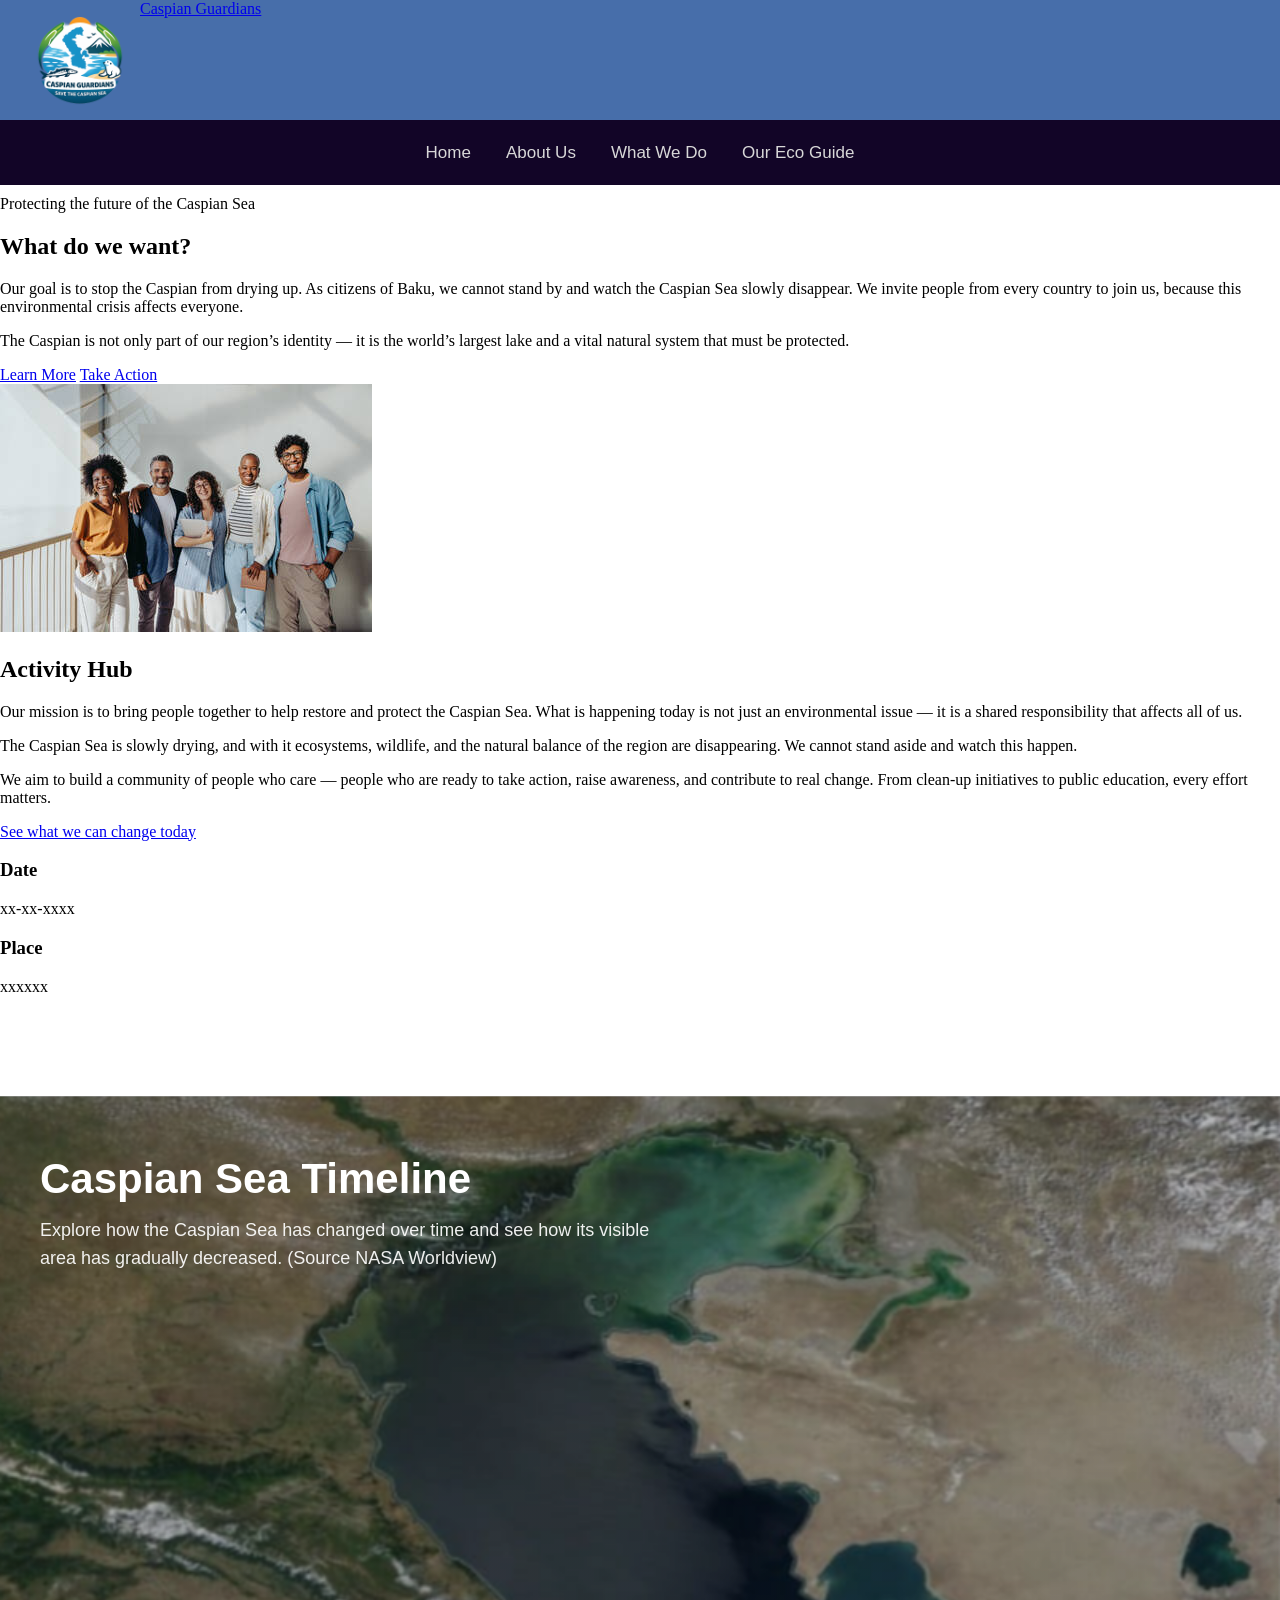
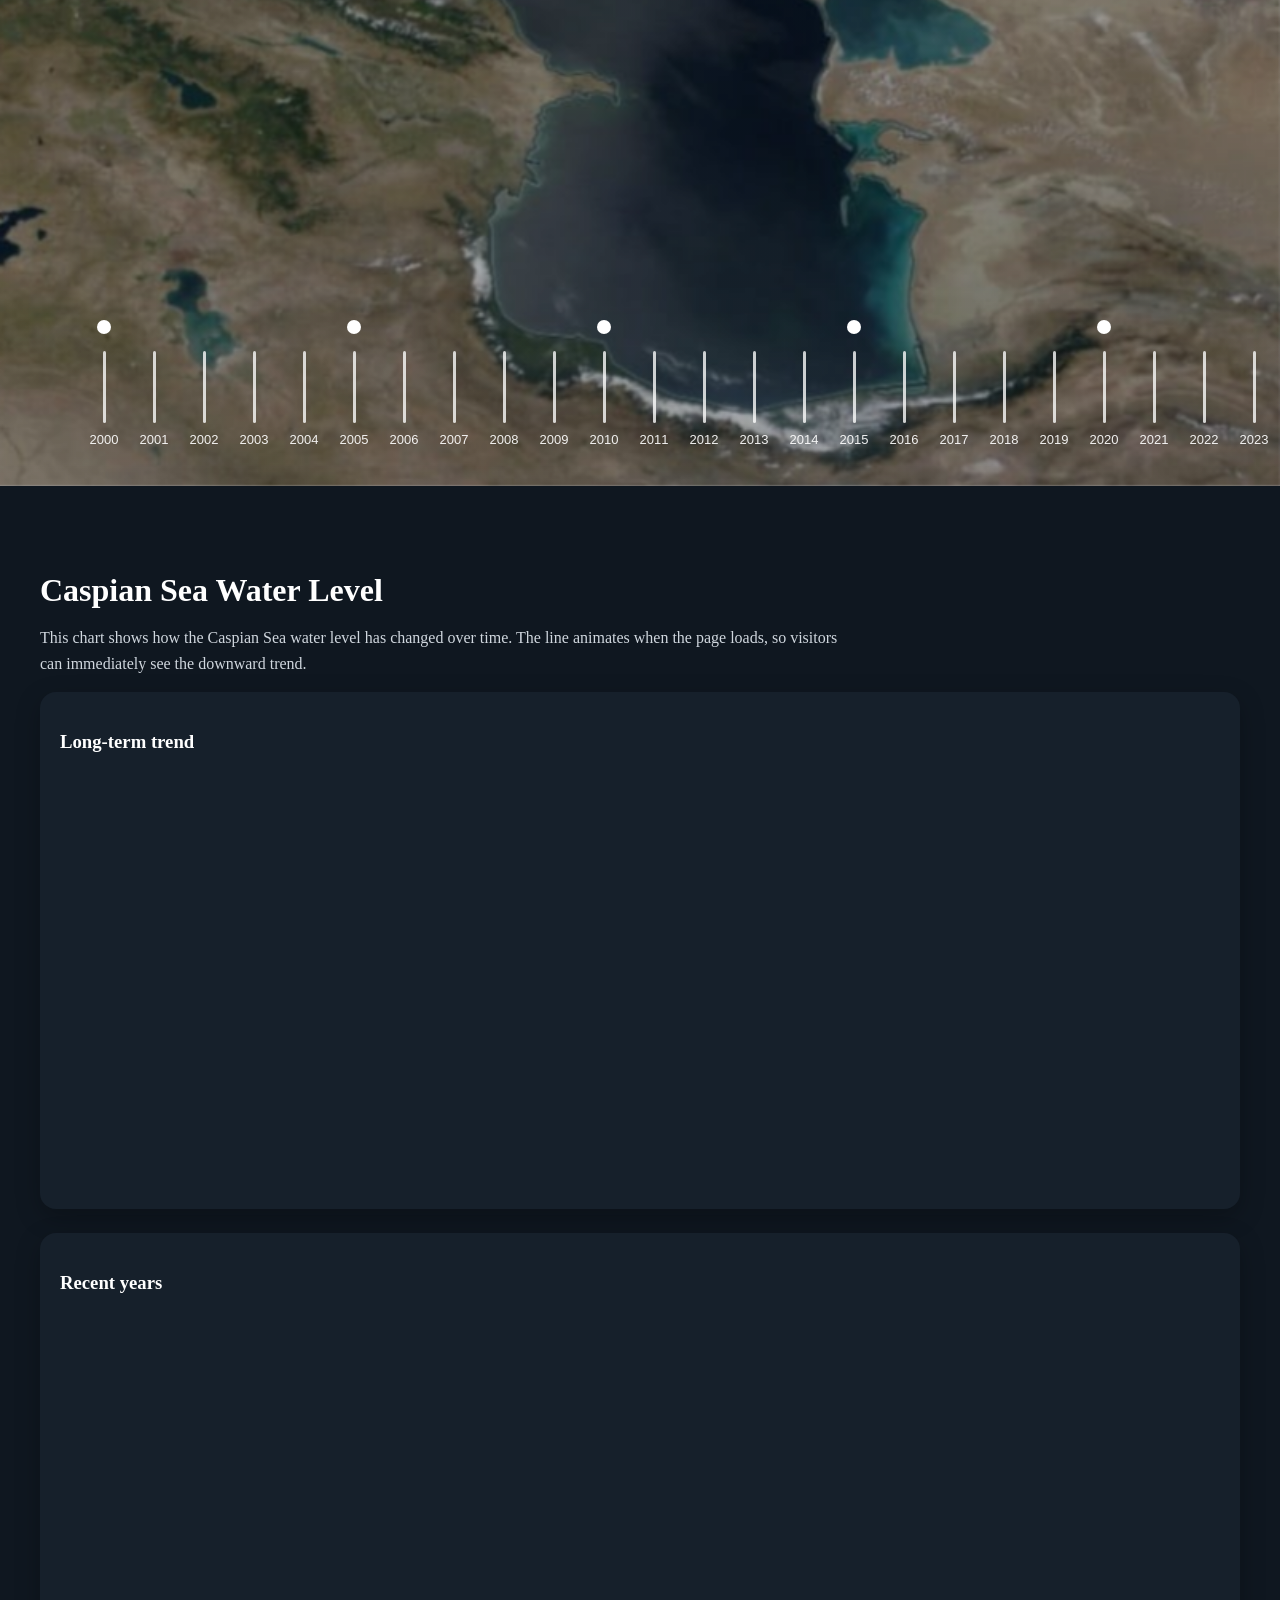
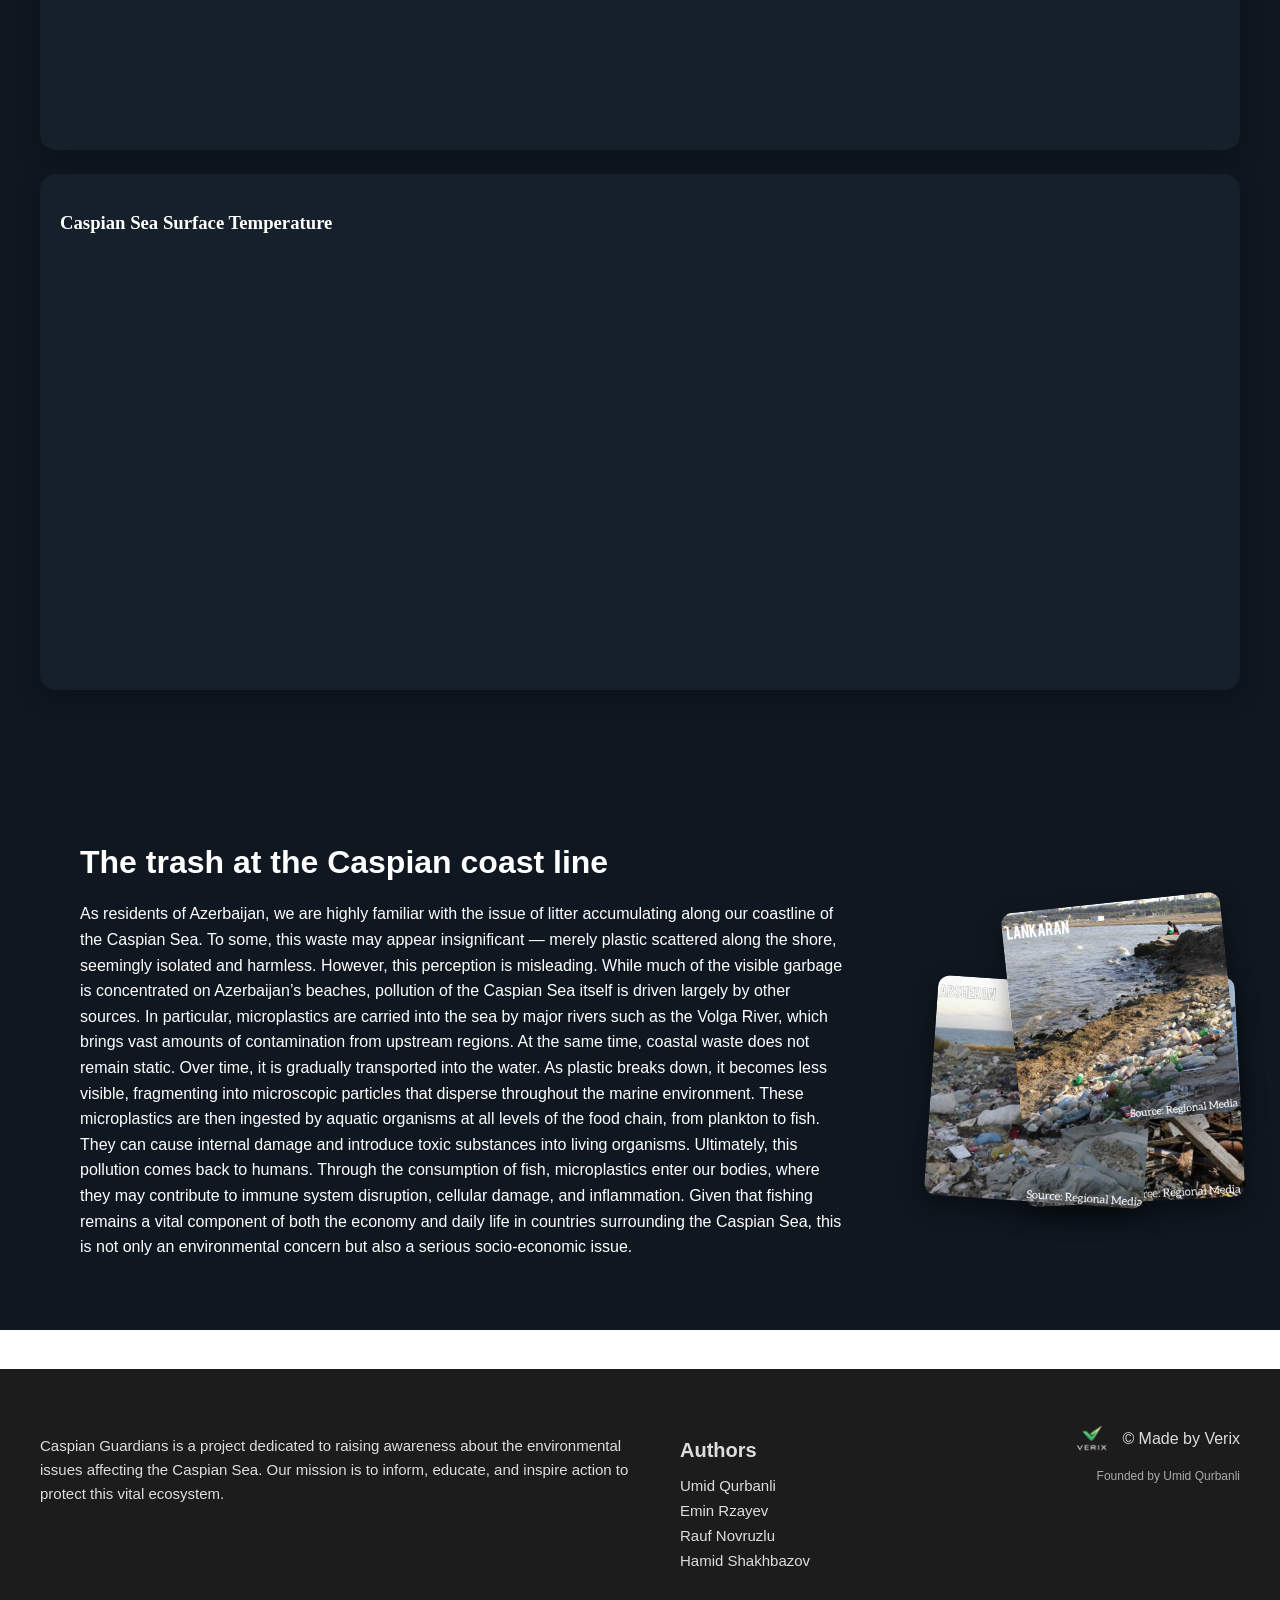
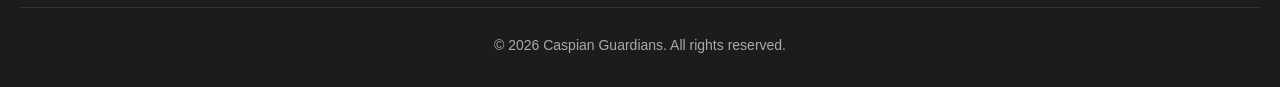
==== index.html @ b939ca44 "Redisigned Info and Activiyh Hub" ====
<!DOCTYPE html>
<html lang="en">
<head>
    <meta charset="utf-8">
    <meta name="author" content="Umid Qurbanli">
    <meta name="description" content="Saving the Caspian Sea">
    <meta name="keywords" content="Caspian Sea, Azerbaijan, Russia, Iran, Kazakstan, Turkmenistan, Dries">
    <meta name="viewport" content="width=device-width, initial-scale=1.0">
    <link rel="stylesheet" href="css/main.css"> 
    <link rel="icon" href="img/NewLogoFixed.png">

    <title>Caspian Guardians – Saving the Caspian Sea Ecosystem</title>
    <style>
        html {
        scroll-behavior: smooth;
        }
    </style>
</head>
<body>
    <header class="site-header">
    <div class="container header-container">
        <a href="index.html" class="logo">
            <img src="img/NewLogoFixed.png" alt="Caspian Guardians logo">
            <span class="logo-text">Caspian Guardians</span>
        </a>

        <nav class="top-buttons">
            <a href="index.html" class="active-top-button">Home</a>
            <a href="about.html">About Us</a>
            <a href="whatwedo.html">What We Do</a>
            <a href="guide.html">Our Eco Guide</a>
        </nav>
    </div>
</header>
    <main>
        <section class="hero-section">
        <div class="container hero-content">
            <div class="first-info">
                <span class="section-label">Protecting the future of the Caspian Sea</span>
                <h1>What do we want?</h1>
                <p>
                    Our goal is to stop the Caspian from drying up. As citizens of Baku, we cannot stand by and watch
                    the Caspian Sea slowly disappear. We invite people from every country to join us, because this
                    environmental crisis affects everyone.
                </p>
                <p>
                    The Caspian is not only part of our region’s identity — it is the world’s largest lake and a vital
                    natural system that must be protected.
                </p>

                <div class="hero-actions">
                    <a href="whatwedo.html#we-section" class="primary-btn">Learn More</a>
                    <a href="whatwedo.html" class="secondary-btn">Take Action</a>
                </div>
            </div>

            <div class="first-info-img">
                <img src="img/tm.jpg" alt="Caspian Guardians team" title="Caspian Guardians team">
            </div>
        </div>
    </section>

    <section class="section-title">
        <div class="container">
            <h2>Activity Hub</h2>
        </div>
    </section>
        <section class="activity-section">
        <div class="container activityhub">
            <div class="activityhub-text">
                <p>
                    Our mission is to bring people together to help restore and protect the Caspian Sea. What is
                    happening today is not just an environmental issue — it is a shared responsibility that affects all
                    of us.
                </p>

                <p>
                    The Caspian Sea is slowly drying, and with it ecosystems, wildlife, and the natural balance of the
                    region are disappearing. We cannot stand aside and watch this happen.
                </p>

                <p>
                    We aim to build a community of people who care — people who are ready to take action, raise
                    awareness, and contribute to real change. From clean-up initiatives to public education, every
                    effort matters.
                </p>

                <a href="whatwedo.html" class="activity-link">See what we can change today</a>
            </div>

            <div class="activityhub-data-card" id="activity-hub">
                <div class="data-item">
                    <h3>Date</h3>
                    <p>xx-xx-xxxx</p>
                </div>
                <div class="data-item">
                    <h3>Place</h3>
                    <p>xxxxxx</p>
                </div>
            </div>
        </div>
    </section>        <section class="TimeLine">
            <div class="BackroundTL" id="heroBgA"></div>
            <div class="BackroundTL BackroundTL--top" id="heroBgB"></div>

            <div class="TimeLine-overlay"></div>

            <div class="TimeLine-content">
                <div class="TextTL">
                    <h2>Caspian Sea Timeline</h2>
                    <p>
                        Explore how the Caspian Sea has changed over time and see
                        how its visible area has gradually decreased. (Source NASA Worldview)
                    </p>
                </div>

                <div class="TimelineTL">
                    <div class="TLviewport">
                        <div class="TLtrack" id="timelineTrack"></div>
                    </div>
                </div>
            </div>

            <div class="GlobalTooltip" id="tooltip">
                <div class="event-year"></div>
                <div class="event-title"></div>
                <div class="event-text"></div>
            </div>
        </section>
        <section class="Graphs-dec" id="Graph">
            <div class="graphs-wrap">
                <div class="graphs-text">
                    <h2>Caspian Sea Water Level</h2>
                    <p>
                        This chart shows how the Caspian Sea water level has changed over time.
                        The line animates when the page loads, so visitors can immediately see
                        the downward trend.
                    </p>
                </div>
                <div class="graph-card">
                    <h3>Long-term trend</h3>
                    <div class="chart-box">
                        <canvas id="chart1"></canvas>
                    </div>
                </div>
                <div class="graph-card">
                    <h3>Recent years</h3>
                    <div class="chart-box">
                        <canvas id="chart2"></canvas>
                    </div>
                </div>
                <div class="graph-card">
                    <h3>Caspian Sea Surface Temperature</h3>
                    <div class="chart-box">
                        <canvas id="chartTemp"></canvas>
                    </div>
                </div>
            </div>
        </section>
        <div class="pollution-section">
    
            <div class="pollution-text">
                <h1>The trash at the Caspian coast line</h1>
                <p>As residents of Azerbaijan, we are highly familiar with the issue of litter accumulating along our coastline of the Caspian Sea. To some, this waste may appear insignificant — merely plastic scattered along the shore, seemingly isolated and harmless. However, this perception is misleading.

                    While much of the visible garbage is concentrated on Azerbaijan’s beaches, pollution of the Caspian Sea itself is driven largely by other sources. In particular, microplastics are carried into the sea by major rivers such as the Volga River, which brings vast amounts of contamination from upstream regions.

                    At the same time, coastal waste does not remain static. Over time, it is gradually transported into the water. As plastic breaks down, it becomes less visible, fragmenting into microscopic particles that disperse throughout the marine environment.

                    These microplastics are then ingested by aquatic organisms at all levels of the food chain, from plankton to fish. They can cause internal damage and introduce toxic substances into living organisms.

                    Ultimately, this pollution comes back to humans. Through the consumption of fish, microplastics enter our bodies, where they may contribute to immune system disruption, cellular damage, and inflammation.

                    Given that fishing remains a vital component of both the economy and daily life in countries surrounding the Caspian Sea, this is not only an environmental concern but also a serious socio-economic issue.
                </p>
            </div>

            <div class="pollution-images">
                <img src="img/trash1.jpg" class="img1">
                <img src="img/trash2.jpg" class="img2">
                <img src="img/trash3.jpg" class="img3">
            </div>
        </div>
        <div class="Stories-Block">
            <div class="Stories">
                <div><img src="" alt=""></div>
                <div> <h1> </h1> <p> </p></div>
            </div>
        </div>
    </main>
    <footer class="footer">
        <div class="footer-container">

            <div class="footer-left">
            <p class="footer-description">
                Caspian Guardians is a project dedicated to raising awareness about the environmental issues affecting the Caspian Sea. Our mission is to inform, educate, and inspire action to protect this vital ecosystem.
            </p>
            </div>

            <div class="footer-center">
            <h3>Authors</h3>
            <ul>
                <li>Umid Qurbanli</li>
                <li>Emin Rzayev</li>
                <li>Rauf Novruzlu</li>
                <li>Hamid Shakhbazov</li>
            </ul>
            </div>

            <div class="footer-right">
            <div class="made-by">
                <img src="img/VerixLogo.png" alt="Verix logo">
                <p>© Made by Verix</p>
            </div>
            <p class="founded">Founded by Umid Qurbanli</p>
            </div>

        </div>

        <div class="footer-bottom">
            <p>© 2026 Caspian Guardians. All rights reserved.</p>
        </div>
        </footer>
<script src="https://cdn.jsdelivr.net/npm/chart.js"></script>
<script src="JS/mainjs.js"></script>
<script src="JS/caspian.js"></script>
</body>
</html>
---- css/main.css ----
body {
    margin: 0;
}

header {
    padding-top: 0;
    padding-bottom: 10px;
    
}

.logo {
    display: flex;
    overflow: hidden;
    height: 120px;
    background-color: #476eaa; /*rgb(93, 99, 209)*/ /*rgb(27, 106, 122), #476eaa*/
}

.logo img {
  margin-left: 20px;
  max-width: 100%;
  height: auto;
}

.top-buttons {
    background-color: #120527; /*rgb(76, 182, 128) #0f1720*/ 
    height: 65px;
    display: flex;
    justify-content: center;
    align-items: center;
    gap: 15px;
    font-family: 'Franklin Gothic Medium', 'Arial Narrow', Arial, sans-serif;
}

.top-buttons a {
    position: relative;
    display: inline-block;
    color: #D8D8D8;
    text-decoration: none;
    padding: 6px 10px;
    font-size: 17px;
    transition: transform 0.25s ease, color 0.25s;
    
}

.top-buttons a::after {
    content: "";
    position: absolute;
    bottom: -2px;
    left: 0;
    width: 0%;
    height: 2px;
    background-color: #D8D8D8;
    transition: width 0.25s ease;
}

.top-buttons a:hover {
    transform: scale(1.07);
    color: #ffffff;
}

.top-buttons a:hover::after {
    width: 100%;
}

.top-buttons a.Active-top-button {
    color: white;
    font-size: 20px;
}

.First-info {
    margin-top: 70px;
    margin-left: 25px;
    font-family:'Segoe UI', Tahoma, Geneva, Verdana, sans-serif;
    width: 700px;
}

.HorizontalLine {
    margin-top: 100px;
    height: 55px;
    background-color: #120527;

    display: flex;
    justify-content: center;
    align-items: center;
}

.HorizontalLine h1 {
    color: #ffffff;
    margin: 0; 
    font-family: 'Franklin Gothic Medium', 'Arial Narrow', Arial, sans-serif;
}

.First-info a:link,
.First-info a:visited {
    color: black;
    text-decoration: underline;
}

.First-info a:hover {
    color: rgb(0, 0, 0);
}

.First-info a:active {
    color: rgb(39, 43, 41);
}

.First-info-big {
    display: flex;
    justify-content: space-between;
    align-items: center;
    max-width: 1100px;
    margin: 0 auto;
}

.First-info-img img {
  width: 100%;
  max-width: 420px;
  border-radius: 16px;
  box-shadow: 0 10px 30px rgba(0,0,0,0.15);
  border: 1px solid #e5e7eb;
  margin-left: auto;
  margin-top: 50px;
  transition: all 0.3s ease;
}

.First-info-img img:hover {
  transform: scale(1.05);
  box-shadow: 0 16px 40px rgba(0,0,0,0.25);
}

.ActivityHub-text {
    margin-top: 150px;
    max-width: 600px;
    font-size: 20px;
}

.ActivityHub-Data {
    font-size: 30px;
    margin-top: -20px;
    display: flex;
    justify-content: space-between;
    align-items: center;
    gap: 40px;
    font-family: Arial, Helvetica, sans-serif;
}

.ActivityHub-Data h1{
    margin-bottom: 10px;
}

.ActivityHub-Data h4 {
    margin: 0;
}

.ActivityHub {
    display: flex;
    justify-content: space-between;
    align-items: center;
    max-width: 1150px;
    margin: 0 auto;
}

.TimeLine {
    margin-top: 100px;
    position: relative;
    width: 100%;
    min-height: 100vh;
    overflow: hidden;
    color: white;
    font-family: 'Segoe UI', Tahoma, Geneva, Verdana, sans-serif;
}

.BackroundTL {
    position: absolute;
    inset: 0;
    z-index: 0;
    background-size: cover;
    background-repeat: no-repeat;
    background-position: center 15%;
    background-color: transparent;
    opacity: 1;
    transition: opacity 0.8s ease-in-out;
    will-change: opacity;
}

.BackroundTL--top {
    opacity: 0;
}

.TimeLine-overlay {
    position: absolute;
    inset: 0;
    z-index: 1;
    background: linear-gradient(
        to bottom,
        rgba(8, 16, 34, 0.25),
        rgba(8, 16, 34, 0.35)
    );
}

.TimeLine-content {
    position: relative;
    z-index: 2;
    min-height: 100vh;
    display: flex;
    flex-direction: column;
    justify-content: space-between;
    padding: 60px 0 30px;
}

.TextTL {
    max-width: 700px;
    padding: 0 40px;
}

.TextTL h2 {
    margin: 0 0 14px;
    font-size: 42px;
    line-height: 1.1;
    font-weight: 700;
}

.TextTL p {
    margin: 0;
    font-size: 18px;
    line-height: 1.6;
    color: rgba(255, 255, 255, 0.92);
    max-width: 640px;
}

.TimelineTL {
    width: 100%;
    margin-top: 40px;
}

.TLviewport {
    overflow: visible;
    padding: 0 40px;
    padding-left: 90px;
    padding-right: 40px;
}

.TLtrack {
    display: flex;
    align-items: flex-end;
    gap: 22px;
    width: max-content;
    max-width: calc(100vw - 80px);

    overflow-x: auto;
    overflow-y: visible;
    -webkit-overflow-scrolling: touch;
    scrollbar-width: none;

    padding-top: 110px;
    padding-bottom: 10px;
}

.TLtrack::-webkit-scrollbar {
    height: 0;
}

.TLyear {
    position: relative;
    width: 28px;
    height: 120px;

    display: flex;
    flex-direction: column;
    align-items: center;
    justify-content: flex-end;
    flex-shrink: 0;
}

.TLline {
    width: 3px;
    height: 72px;
    background: rgba(255, 255, 255, 0.78);
    border-radius: 999px;
    margin-top: auto;
}

.TLlabel {
    margin-top: 10px;
    font-size: 13px;
    line-height: 1;
    color: rgba(255, 255, 255, 0.92);
    white-space: nowrap;
}

.TLdot {
    position: absolute;
    top: 0;
    left: 50%;
    width: 14px;
    height: 14px;
    border-radius: 50%;
    background: #ffffff;
    transform: translateX(-50%);
    transform-origin: center;
    cursor: pointer;
    transition: transform 0.25s ease, box-shadow 0.25s ease, opacity 0.25s ease;
    box-shadow: 0 0 0 0 rgba(255, 255, 255, 0);
}

.TLdot:hover {
    transform: translateX(-50%) scale(1.28);
}

.TLdot.is-active {
    transform: translateX(-50%) scale(1.34);
    box-shadow: 0 0 0 8px rgba(255, 255, 255, 0.18);
}

.GlobalTooltip {
    position: fixed;
    z-index: 9999;
    pointer-events: none;

    display: none;
    min-width: 220px;
    max-width: 320px;

    padding: 12px 14px;
    border-radius: 14px;

    background: rgba(8, 10, 20, 0.9);
    border: 1px solid rgba(255, 255, 255, 0.16);
    backdrop-filter: blur(8px);

    color: #ffffff;
    box-shadow: 0 14px 34px rgba(0, 0, 0, 0.28);
}

.GlobalTooltip .event-year {
    font-size: 12px;
    opacity: 0.82;
    margin-bottom: 4px;
}

.GlobalTooltip .event-title {
    font-size: 15px;
    font-weight: 700;
    margin-bottom: 6px;
    line-height: 1.3;
}

.GlobalTooltip .event-text {
    font-size: 13px;
    line-height: 1.45;
    opacity: 0.92;
}

@media (max-width: 900px) {
    .TimeLine-content {
        padding-top: 40px;
        padding-bottom: 24px;
    }

    .TextTL {
        padding: 0 20px;
        max-width: 100%;
    }

    .TextTL h2 {
        font-size: 32px;
    }

    .TextTL p {
        font-size: 16px;
    }

    .TLviewport {
        padding: 0 20px;
    }

    .TLtrack {
        max-width: calc(100vw - 40px);
        gap: 18px;
        margin-left: 80px;
    }
}

@media (max-width: 600px) {
    .TimeLine {
        min-height: 90vh;
    }

    .TextTL h2 {
        font-size: 26px;
    }

    .TextTL p {
        font-size: 15px;
        line-height: 1.5;
    }

    .TLlabel {
        font-size: 12px;
    }

    .GlobalTooltip {
        min-width: 180px;
        max-width: 260px;
        padding: 10px 12px;
    }
}

.Graphs-dec {
    padding: 60px 40px;
    background: #0f1720;
    color: white;
    margin-bottom: 0;
}

.graphs-wrap {
    max-width: 1200px;
    margin: 0 auto;
}

.graphs-text {
    margin-bottom: 0px;
}

.graphs-text h2 {
    font-size: 2rem;
    margin-bottom: 10px;
}

.graphs-text p {
    max-width: 800px;
    line-height: 1.6;
    color: #d0d7de;
}

.graph-card {
    background: #16202b;
    border-radius: 16px;
    padding: 20px;
    margin-bottom: 24px;
    box-shadow: 0 8px 24px rgba(0,0,0,0.25);
}

.graph-card h3 {
    margin-bottom: 16px;
}

.chart-box {
    position: relative;
    width: 100%;
    height: 420px;
}

.chart-box canvas {
    width: 100% !important;
    height: 100% !important;
}

.graphC {
    margin-top: 0;
    margin-bottom: 0;
    background-color: #0f1720;
    color: white;
    font-family: Arial, Helvetica, sans-serif;
    padding: 30px 40px;
}

.graphC h1 {
    margin: 0 0 20px 0;
}

.graphC p {
    margin: 0;
    max-width: 1000px;
    line-height: 1.6;
}

.pollution-section {
    background-color: #0f1720;
    display: flex;
    justify-content: space-between;
    align-items: center;
    gap: 40px;
    padding: 40px;
}

.pollution-text {
    margin-top: 0;
    margin-bottom: 0;
    background-color: #0f1720;
    color: white;
    font-family: Arial, Helvetica, sans-serif;
    padding: 30px 40px;
}

.pollution-text h1 {
    margin: 0 0 20px 0;
}

.pollution-text p {
    margin: 0;
    max-width: 1000px;
    line-height: 1.6;
}

.pollution-images {
    position: relative;
    width: 400px;
    height: 300px;
}

.pollution-images img {
    position: absolute;
    width: 220px;
    border-radius: 12px;
    box-shadow: 0 10px 25px rgba(0,0,0,0.4);
    transition: all 0.3s ease;
}

.img1 {
    top: 0;
    left: 80px;
    transform: rotate(-6deg);
    z-index: 3;
}

.img2 {
    bottom: 0;
    left: 0;
    transform: rotate(4deg);
    z-index: 2;
}

.img3 {
    bottom: 0;
    right: 0;
    transform: rotate(-3deg);
    z-index: 1;
}

.pollution-images img:hover {
    transform: scale(1.08) rotate(0deg);
    z-index: 10;
}

.footer-left {
    width: 600px;
}

.footer {
  background: #1c1c1c;
  color: #ddd;
  padding: 50px 20px 20px;
  font-family: Arial, sans-serif;
}

.footer-container {
  max-width: 1200px;
  margin: 0 auto;

  display: grid;
  grid-template-columns: 1fr 1fr 1fr;
  gap: 40px;
}

.footer-description {
  line-height: 1.6;
  font-size: 15px;
}

.footer-center h3 {
  margin-bottom: 15px;
  font-size: 20px;
}

.footer-center ul {
  list-style: none;
  padding: 0;
  margin: 0;
}

.footer-center li {
  margin-bottom: 8px;
  font-size: 15px;
}

.footer-right {
  text-align: right;
}

.made-by {
  display: flex;
  align-items: center;
  justify-content: flex-end;
  gap: 10px;
}

.made-by img {
  width: 40px;
  height: 40px;
  object-fit: contain;
}

.made-by p {
  margin: 0;
  font-size: 16px;
}

.founded {
  margin-top: 10px;
  font-size: 12px;
  color: #aaa;
}

.footer-bottom {
  border-top: 1px solid #333;
  margin-top: 30px;
  padding-top: 15px;
  text-align: center;
  font-size: 14px;
  color: #aaa;
}

@media (max-width: 768px) {
  .footer-container {
    grid-template-columns: 1fr;
    text-align: center;
  }

  .footer-right {
    text-align: center;
  }

  .made-by {
    justify-content: center;
  }
}
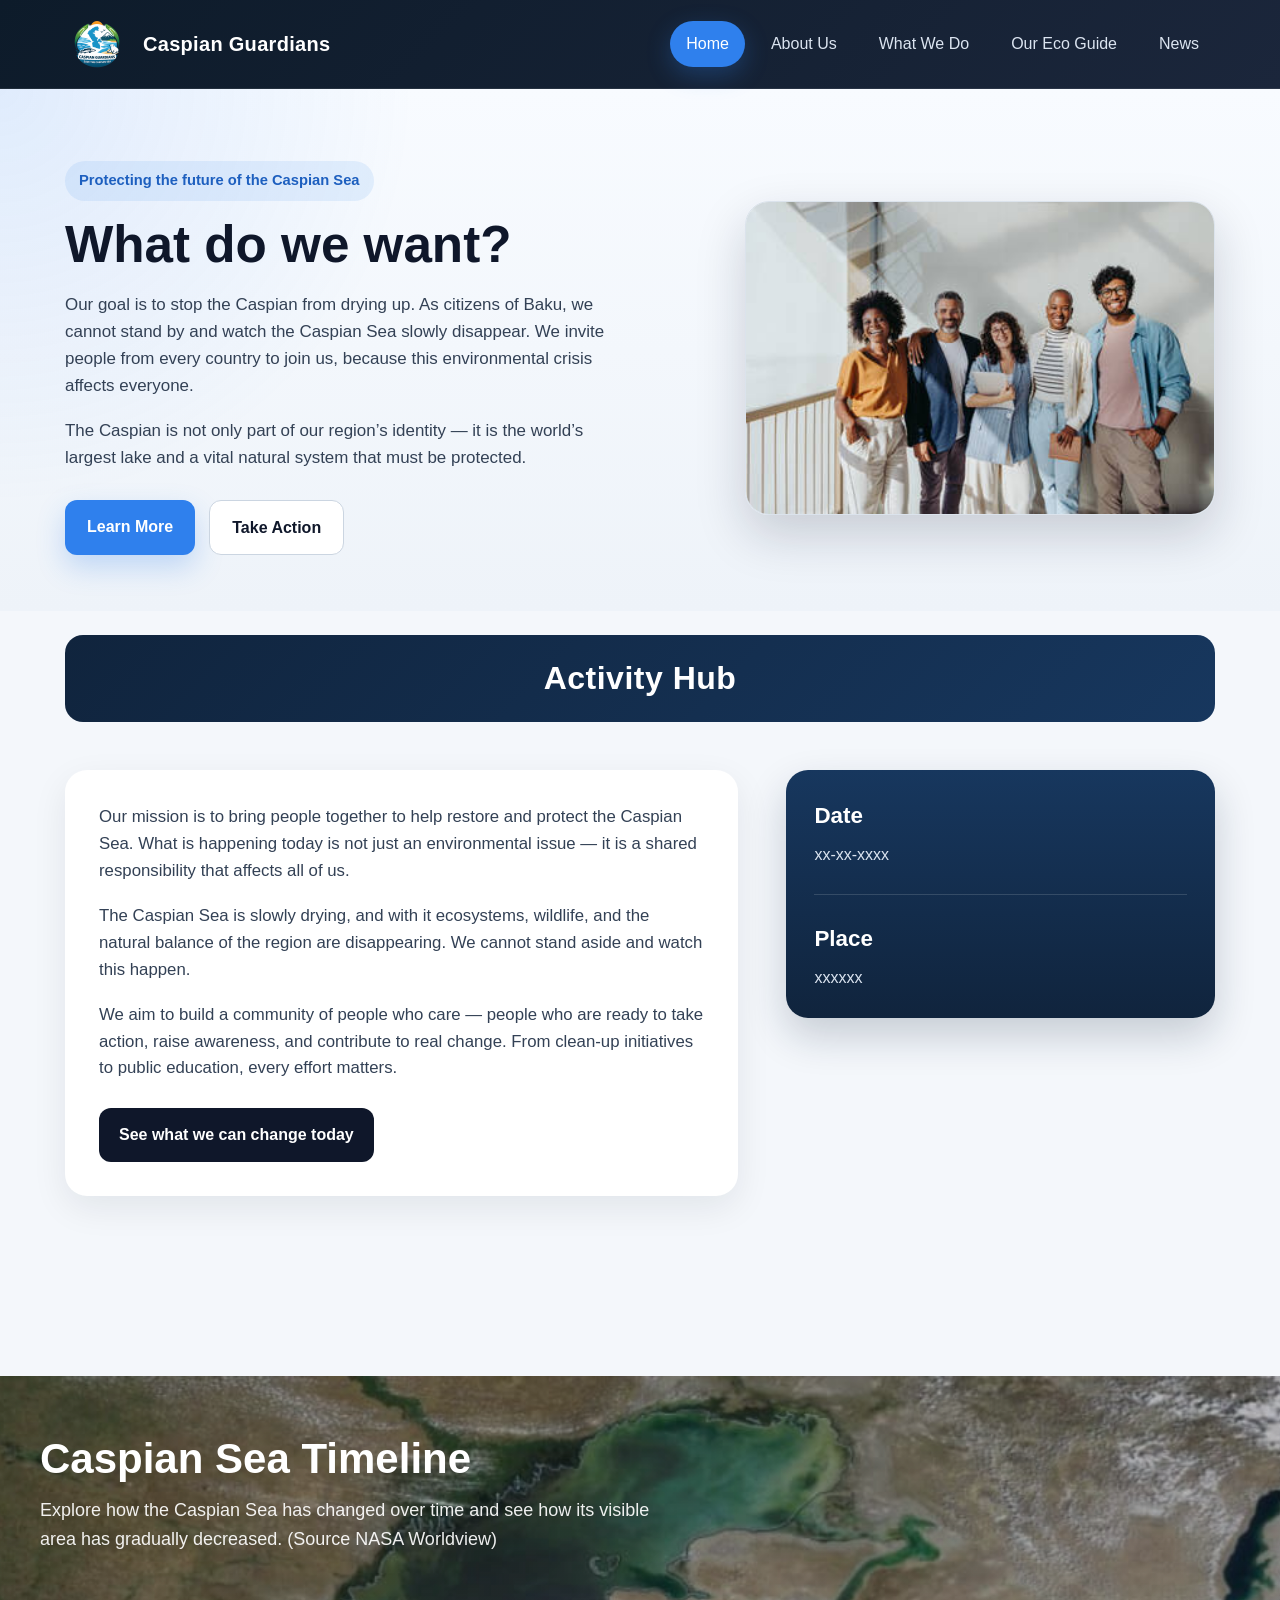
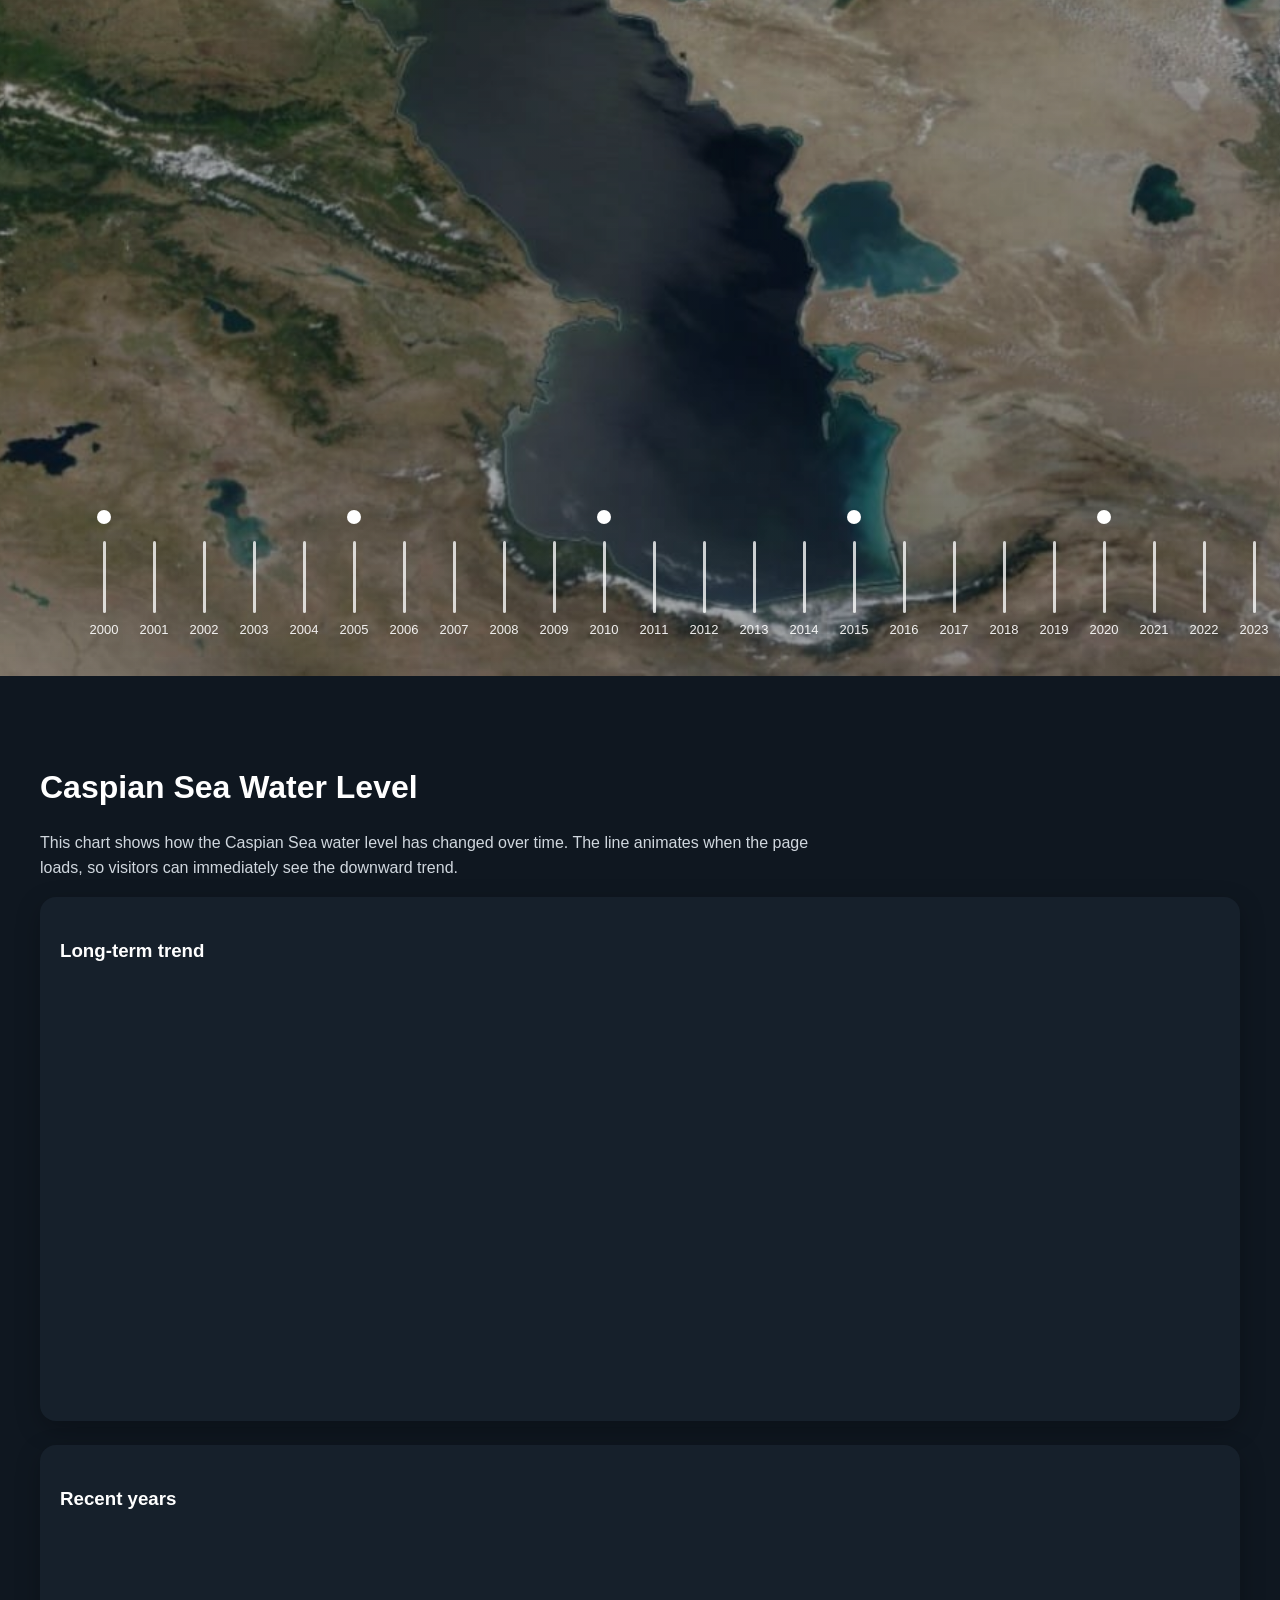
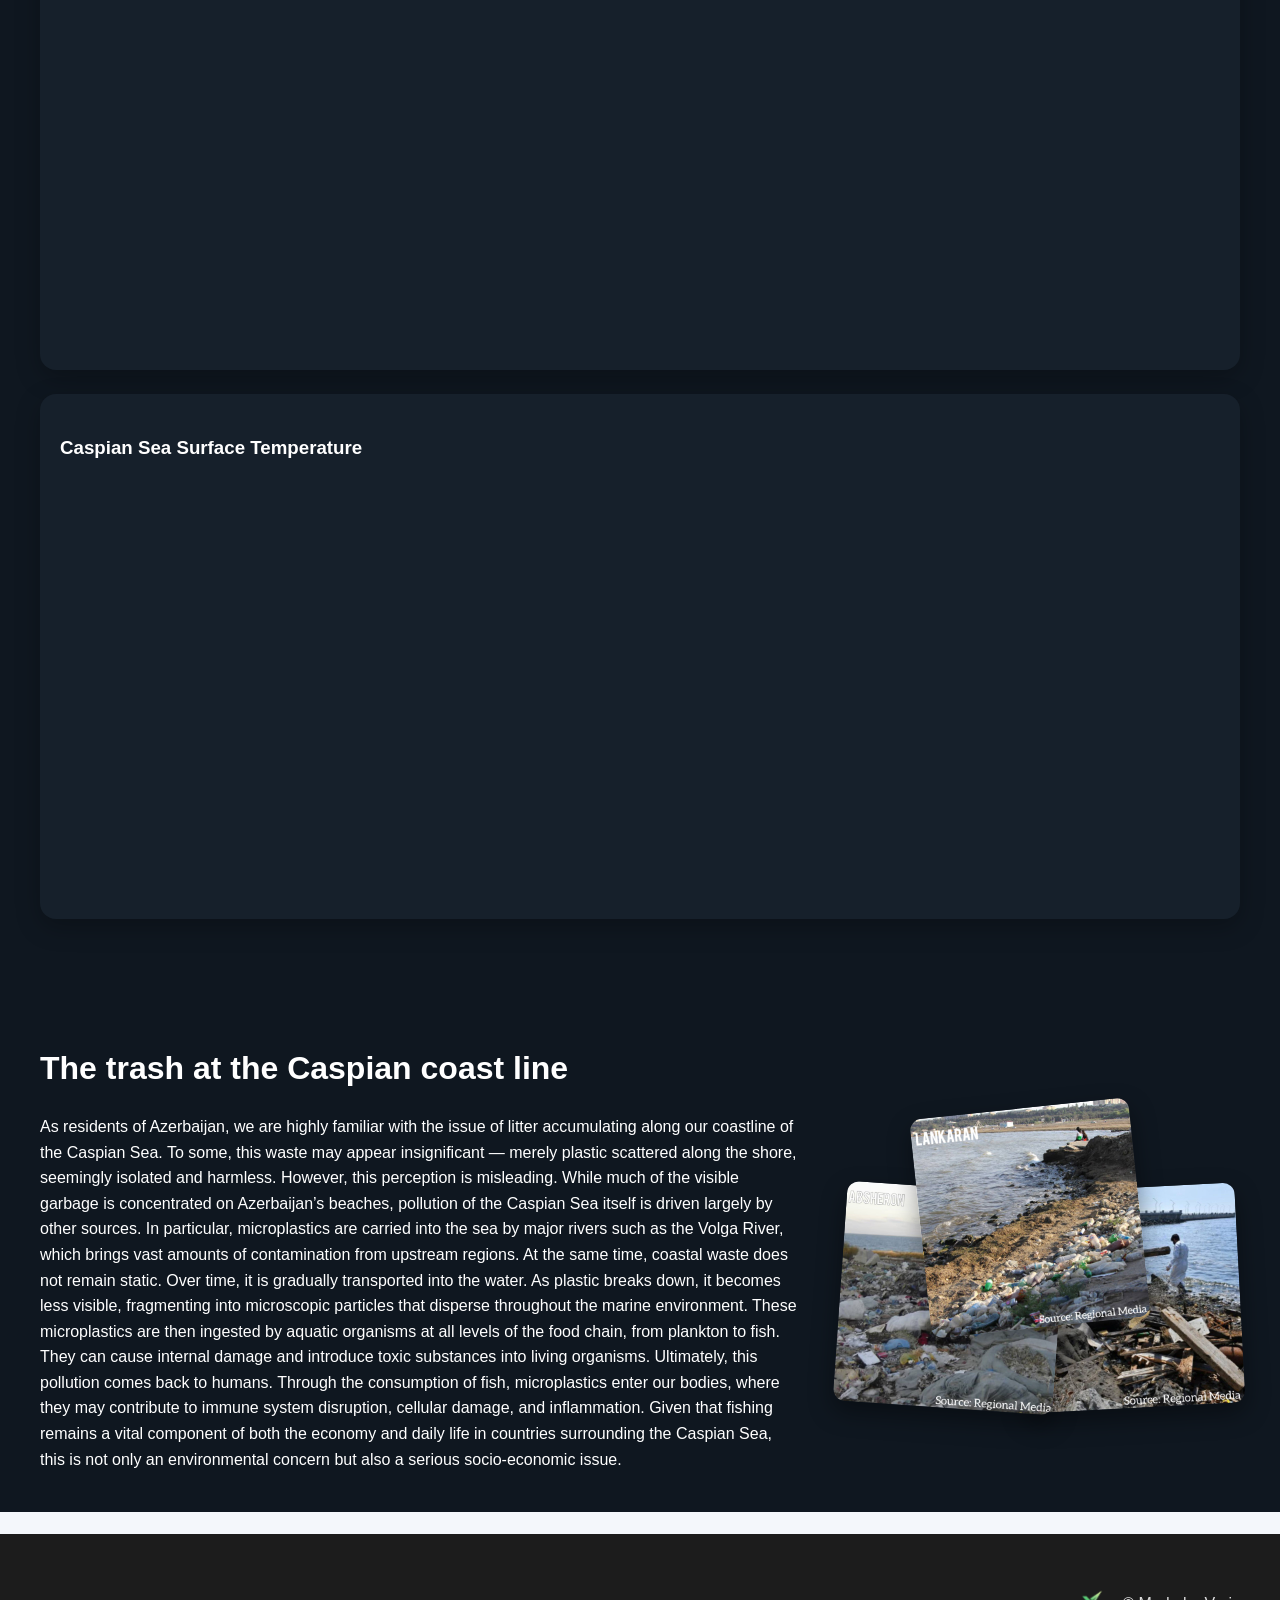
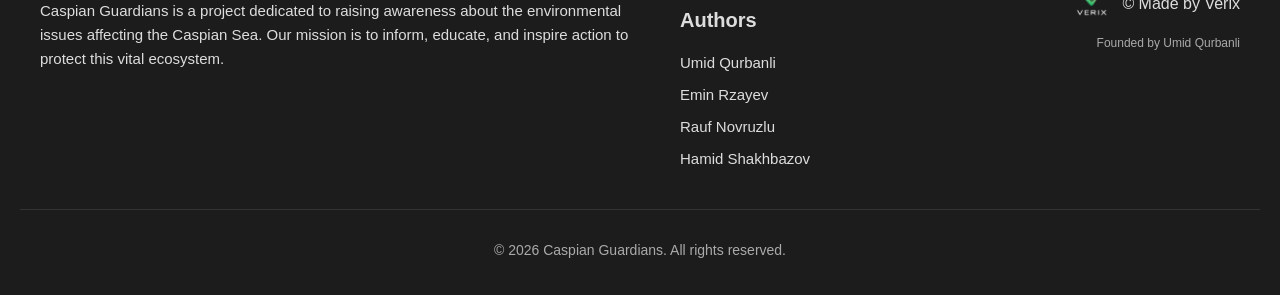
==== commit ddb19d98: "Update index.html" ====
--- a/index.html
+++ b/index.html
@@ -29,6 +29,7 @@
             <a href="about.html">About Us</a>
             <a href="whatwedo.html">What We Do</a>
             <a href="guide.html">Our Eco Guide</a>
+            <a href="news.html">News</a>
         </nav>
     </div>
 </header>
--- a/css/main.css
+++ b/css/main.css
@@ -1,163 +1,339 @@
 body {
     margin: 0;
-}
-
-header {
-    padding-top: 0;
-    padding-bottom: 10px;
-    
+    overflow-x: hidden;
+}
+
+html {
+    scroll-behavior: smooth;
+}
+
+* {
+    box-sizing: border-box;
+}
+
+body {
+    margin: 0;
+    font-family: "Segoe UI", Tahoma, Geneva, Verdana, sans-serif;
+    color: #18212b;
+    background: #f4f7fb;
+    line-height: 1.6;
+}
+
+img {
+    display: block;
+    max-width: 100%;
+}
+
+.container {
+    width: min(1150px, 92%);
+    margin: 0 auto;
+}
+
+.site-header {
+    background: linear-gradient(135deg, #0d1b2a, #1b263b);
+    border-bottom: 1px solid rgba(255, 255, 255, 0.08);
+    position: sticky;
+    top: 0;
+    z-index: 1000;
+    backdrop-filter: blur(8px);
+}
+
+.header-container {
+    min-height: 88px;
+    display: flex;
+    align-items: center;
+    justify-content: space-between;
+    gap: 24px;
 }
 
 .logo {
     display: flex;
-    overflow: hidden;
-    height: 120px;
-    background-color: #476eaa; /*rgb(93, 99, 209)*/ /*rgb(27, 106, 122), #476eaa*/
+    align-items: center;
+    gap: 14px;
+    text-decoration: none;
 }
 
 .logo img {
-  margin-left: 20px;
-  max-width: 100%;
-  height: auto;
+    width: 64px;
+    height: 64px;
+    object-fit: contain;
+}
+
+.logo-text {
+    color: #ffffff;
+    font-size: 1.25rem;
+    font-weight: 700;
+    letter-spacing: 0.3px;
 }
 
 .top-buttons {
-    background-color: #120527; /*rgb(76, 182, 128) #0f1720*/ 
-    height: 65px;
-    display: flex;
-    justify-content: center;
+    display: flex;
     align-items: center;
-    gap: 15px;
-    font-family: 'Franklin Gothic Medium', 'Arial Narrow', Arial, sans-serif;
+    gap: 10px;
 }
 
 .top-buttons a {
-    position: relative;
+    color: #dbe4f0;
+    text-decoration: none;
+    font-size: 1rem;
+    font-weight: 500;
+    padding: 10px 16px;
+    border-radius: 999px;
+    transition: all 0.25s ease;
+}
+
+.top-buttons a:hover {
+    color: #ffffff;
+    background-color: rgba(255, 255, 255, 0.08);
+}
+
+.top-buttons a.active-top-button {
+    color: #ffffff;
+    background-color: #2f80ed;
+    box-shadow: 0 8px 24px rgba(47, 128, 237, 0.28);
+}
+
+.hero-section {
+    padding: 72px 0 56px;
+    background:
+        radial-gradient(circle at top left, rgba(47, 128, 237, 0.12), transparent 30%),
+        linear-gradient(180deg, #f8fbff 0%, #eef3f9 100%);
+}
+
+.hero-content {
+    display: flex;
+    align-items: center;
+    justify-content: space-between;
+    gap: 56px;
+}
+
+.first-info {
+    flex: 1;
+    max-width: 620px;
+}
+
+.section-label {
     display: inline-block;
-    color: #D8D8D8;
+    margin-bottom: 16px;
+    padding: 8px 14px;
+    border-radius: 999px;
+    background: rgba(47, 128, 237, 0.1);
+    color: #1d5fbf;
+    font-size: 0.92rem;
+    font-weight: 600;
+}
+
+.first-info h1 {
+    margin: 0 0 18px;
+    font-size: clamp(2.2rem, 4vw, 3.6rem);
+    line-height: 1.1;
+    color: #0f172a;
+}
+
+.first-info p {
+    margin: 0 0 18px;
+    font-size: 1.06rem;
+    color: #334155;
+}
+
+.hero-actions {
+    display: flex;
+    gap: 14px;
+    margin-top: 28px;
+    flex-wrap: wrap;
+}
+
+.primary-btn,
+.secondary-btn,
+.activity-link {
+    display: inline-block;
     text-decoration: none;
-    padding: 6px 10px;
-    font-size: 17px;
-    transition: transform 0.25s ease, color 0.25s;
-    
-}
-
-.top-buttons a::after {
-    content: "";
-    position: absolute;
-    bottom: -2px;
-    left: 0;
-    width: 0%;
-    height: 2px;
-    background-color: #D8D8D8;
-    transition: width 0.25s ease;
-}
-
-.top-buttons a:hover {
-    transform: scale(1.07);
+    font-weight: 600;
+    border-radius: 12px;
+    transition: all 0.25s ease;
+}
+
+.primary-btn {
+    background: #2f80ed;
     color: #ffffff;
-}
-
-.top-buttons a:hover::after {
+    padding: 14px 22px;
+    box-shadow: 0 12px 28px rgba(47, 128, 237, 0.25);
+}
+
+.primary-btn:hover {
+    transform: translateY(-2px);
+    background: #256fd1;
+}
+
+.secondary-btn {
+    border: 1px solid #cbd5e1;
+    color: #0f172a;
+    background: #ffffff;
+    padding: 14px 22px;
+}
+
+.secondary-btn:hover {
+    transform: translateY(-2px);
+    border-color: #94a3b8;
+    background: #f8fafc;
+}
+
+.first-info-img {
+    flex: 1;
+    display: flex;
+    justify-content: flex-end;
+}
+
+.first-info-img img {
     width: 100%;
-}
-
-.top-buttons a.Active-top-button {
-    color: white;
-    font-size: 20px;
-}
-
-.First-info {
-    margin-top: 70px;
-    margin-left: 25px;
-    font-family:'Segoe UI', Tahoma, Geneva, Verdana, sans-serif;
-    width: 700px;
-}
-
-.HorizontalLine {
-    margin-top: 100px;
-    height: 55px;
-    background-color: #120527;
-
-    display: flex;
-    justify-content: center;
-    align-items: center;
-}
-
-.HorizontalLine h1 {
+    max-width: 470px;
+    border-radius: 24px;
+    box-shadow: 0 20px 50px rgba(15, 23, 42, 0.18);
+    border: 1px solid #dbe3ec;
+    transition: transform 0.3s ease, box-shadow 0.3s ease;
+}
+
+.first-info-img img:hover {
+    transform: scale(1.02);
+    box-shadow: 0 24px 60px rgba(15, 23, 42, 0.24);
+}
+
+.section-title {
+    padding-top: 24px;
+}
+
+.section-title h2 {
+    margin: 0;
+    padding: 18px 24px;
+    border-radius: 18px;
+    background: linear-gradient(135deg, #10243d, #17375e);
     color: #ffffff;
-    margin: 0; 
-    font-family: 'Franklin Gothic Medium', 'Arial Narrow', Arial, sans-serif;
-}
-
-.First-info a:link,
-.First-info a:visited {
-    color: black;
-    text-decoration: underline;
-}
-
-.First-info a:hover {
-    color: rgb(0, 0, 0);
-}
-
-.First-info a:active {
-    color: rgb(39, 43, 41);
-}
-
-.First-info-big {
+    text-align: center;
+    font-size: 2rem;
+    letter-spacing: 0.5px;
+}
+
+.activity-section {
+    padding: 48px 0 80px;
+}
+
+.activityhub {
     display: flex;
     justify-content: space-between;
-    align-items: center;
-    max-width: 1100px;
-    margin: 0 auto;
-}
-
-.First-info-img img {
-  width: 100%;
-  max-width: 420px;
-  border-radius: 16px;
-  box-shadow: 0 10px 30px rgba(0,0,0,0.15);
-  border: 1px solid #e5e7eb;
-  margin-left: auto;
-  margin-top: 50px;
-  transition: all 0.3s ease;
-}
-
-.First-info-img img:hover {
-  transform: scale(1.05);
-  box-shadow: 0 16px 40px rgba(0,0,0,0.25);
-}
-
-.ActivityHub-text {
-    margin-top: 150px;
-    max-width: 600px;
-    font-size: 20px;
-}
-
-.ActivityHub-Data {
-    font-size: 30px;
-    margin-top: -20px;
-    display: flex;
-    justify-content: space-between;
-    align-items: center;
-    gap: 40px;
-    font-family: Arial, Helvetica, sans-serif;
-}
-
-.ActivityHub-Data h1{
-    margin-bottom: 10px;
-}
-
-.ActivityHub-Data h4 {
+    align-items: flex-start;
+    gap: 48px;
+}
+
+.activityhub-text {
+    flex: 1.3;
+    background: #ffffff;
+    border-radius: 22px;
+    padding: 34px;
+    box-shadow: 0 12px 35px rgba(15, 23, 42, 0.08);
+}
+
+.activityhub-text p {
+    margin: 0 0 18px;
+    font-size: 1.05rem;
+    color: #334155;
+}
+
+.activity-link {
+    margin-top: 8px;
+    padding: 14px 20px;
+    background: #0f172a;
+    color: #ffffff;
+}
+
+.activity-link:hover {
+    background: #1e293b;
+    transform: translateY(-2px);
+}
+
+.activityhub-data-card {
+    flex: 0.8;
+    background: linear-gradient(180deg, #17375e, #10243d);
+    color: #ffffff;
+    border-radius: 22px;
+    padding: 28px;
+    box-shadow: 0 18px 40px rgba(16, 36, 61, 0.2);
+    min-width: 280px;
+}
+
+.data-item + .data-item {
+    margin-top: 26px;
+    padding-top: 26px;
+    border-top: 1px solid rgba(255, 255, 255, 0.14);
+}
+
+.data-item h3 {
+    margin: 0 0 8px;
+    font-size: 1.4rem;
+    font-weight: 700;
+}
+
+.data-item p {
     margin: 0;
-}
-
-.ActivityHub {
-    display: flex;
-    justify-content: space-between;
-    align-items: center;
-    max-width: 1150px;
-    margin: 0 auto;
+    font-size: 1rem;
+    color: #dbe4f0;
+}
+
+@media (max-width: 900px) {
+    .header-container,
+    .hero-content,
+    .activityhub {
+        flex-direction: column;
+        align-items: flex-start;
+    }
+
+    .top-buttons {
+        flex-wrap: wrap;
+    }
+
+    .first-info-img,
+    .first-info,
+    .activityhub-text,
+    .activityhub-data-card {
+        width: 100%;
+        max-width: 100%;
+    }
+
+    .first-info-img {
+        justify-content: center;
+    }
+
+    .activityhub-data-card {
+        min-width: auto;
+    }
+}
+
+@media (max-width: 600px) {
+    .header-container {
+        min-height: auto;
+        padding: 16px 0;
+    }
+
+    .logo-text {
+        font-size: 1.05rem;
+    }
+
+    .top-buttons a {
+        font-size: 0.95rem;
+        padding: 9px 14px;
+    }
+
+    .first-info h1 {
+        font-size: 2rem;
+    }
+
+    .hero-section {
+        padding: 48px 0 36px;
+    }
+
+    .activityhub-text,
+    .activityhub-data-card {
+        padding: 24px;
+    }
 }
 
 .TimeLine {
@@ -181,6 +357,10 @@
     opacity: 1;
     transition: opacity 0.8s ease-in-out;
     will-change: opacity;
+    pointer-events: none;
+    pointer-events: none;
+    will-change: opacity;
+    transition: opacity 0.6s ease;
 }
 
 .BackroundTL--top {
@@ -196,6 +376,7 @@
         rgba(8, 16, 34, 0.25),
         rgba(8, 16, 34, 0.35)
     );
+    pointer-events: none;
 }
 
 .TimeLine-content {
@@ -485,12 +666,11 @@
 }
 
 .pollution-text {
-    margin-top: 0;
-    margin-bottom: 0;
-    background-color: #0f1720;
+    margin: 0;
     color: white;
     font-family: Arial, Helvetica, sans-serif;
-    padding: 30px 40px;
+    flex: 1;
+    min-width: 0;
 }
 
 .pollution-text h1 {
@@ -634,4 +814,68 @@
   .made-by {
     justify-content: center;
   }
-}+}
+
+@media (max-width: 768px) {
+  .pollution-section {
+    flex-direction: column;
+    align-items: stretch;
+    gap: 24px;
+    padding: 24px 16px;
+  }
+
+  .pollution-text {
+    padding: 0;
+    width: 100%;
+  }
+
+  .pollution-text h1 {
+    font-size: 1.8rem;
+    line-height: 1.2;
+  }
+
+  .pollution-text p {
+    max-width: 100%;
+    overflow-wrap: break-word;
+    word-break: normal;
+  }
+
+  .pollution-images {
+    width: 100%;
+    max-width: 320px;
+    height: 240px;
+    margin: 0 auto;
+  }
+
+  .pollution-images img {
+    width: 180px;
+    max-width: 100%;
+  }
+
+  .img1 {
+    left: 50%;
+    transform: translateX(-50%) rotate(-6deg);
+  }
+
+  .img2 {
+    left: 0;
+    bottom: 0;
+  }
+
+  .img3 {
+    right: 0;
+    bottom: 0;
+  }
+
+  .footer {
+    padding: 36px 16px 16px;
+  }
+
+  .footer-left {
+    width: 100%;
+  }
+
+  .footer-description {
+    overflow-wrap: break-word;
+  }
+}
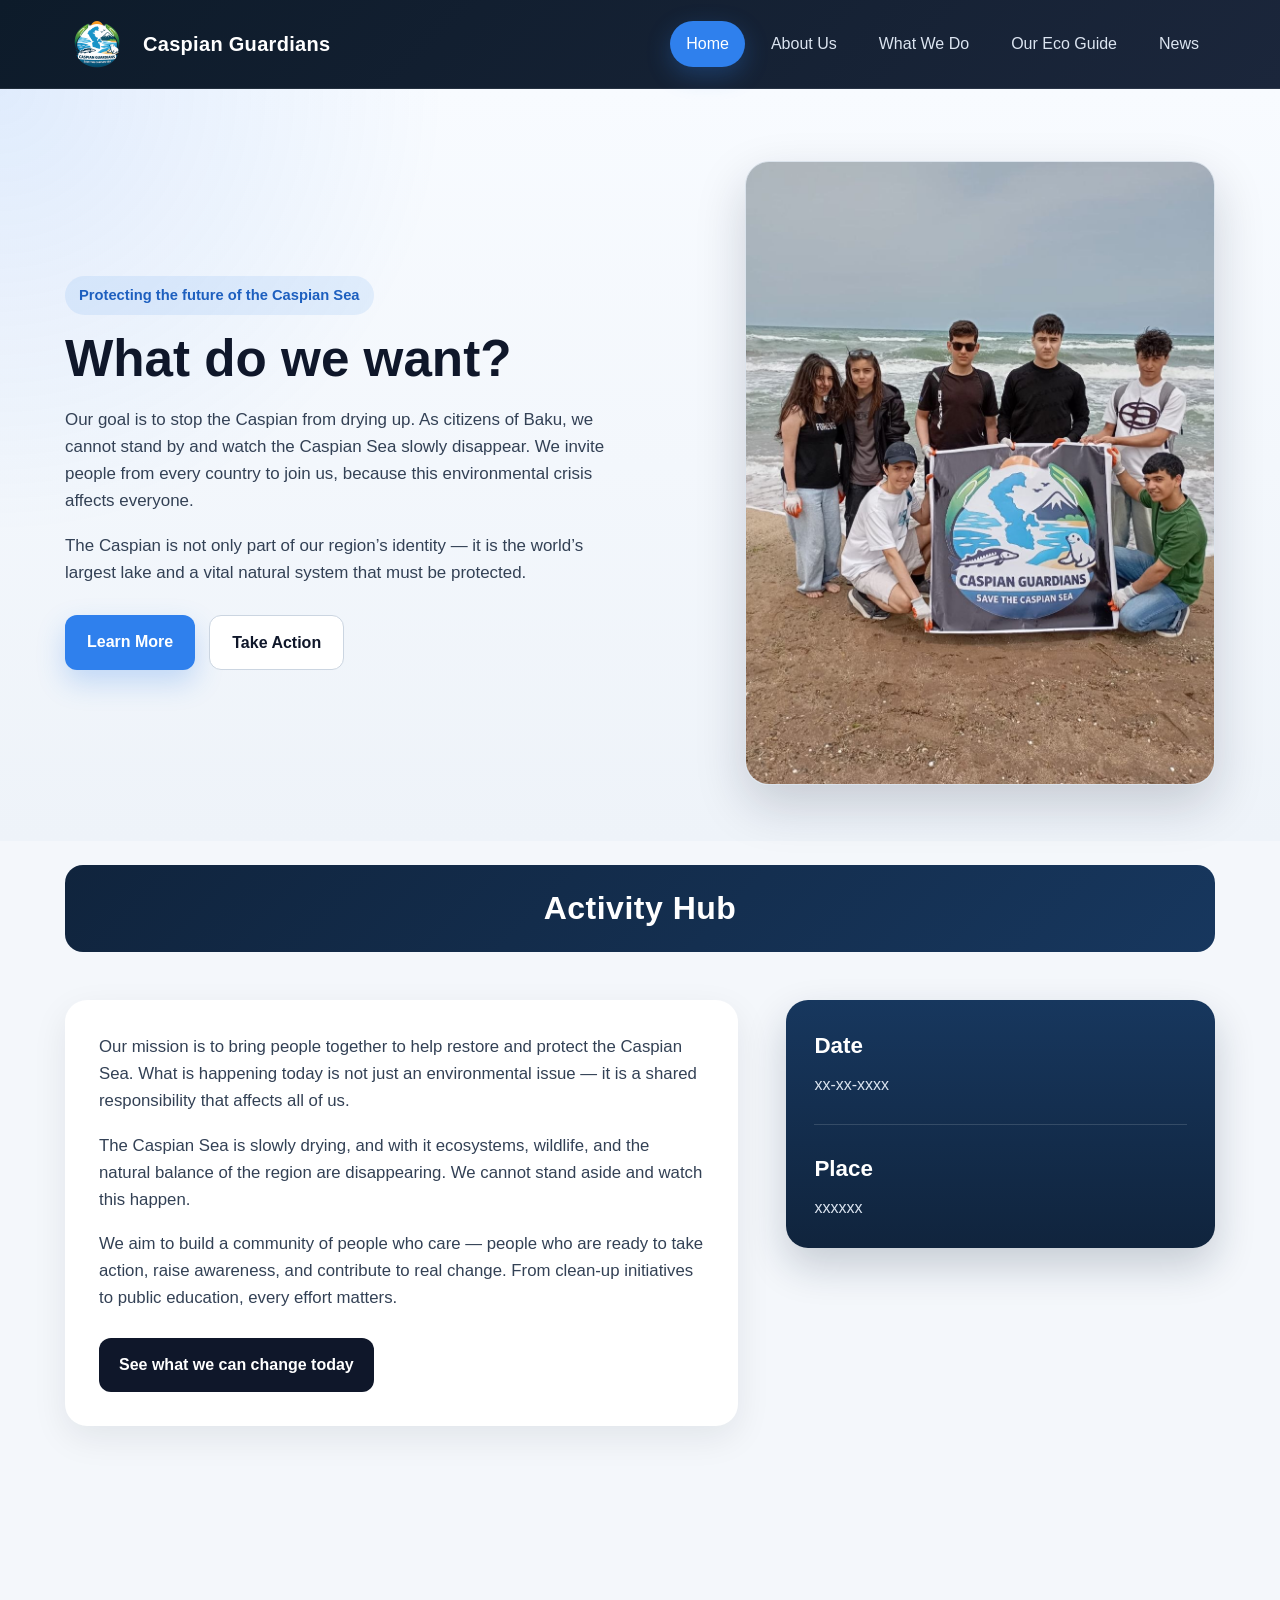
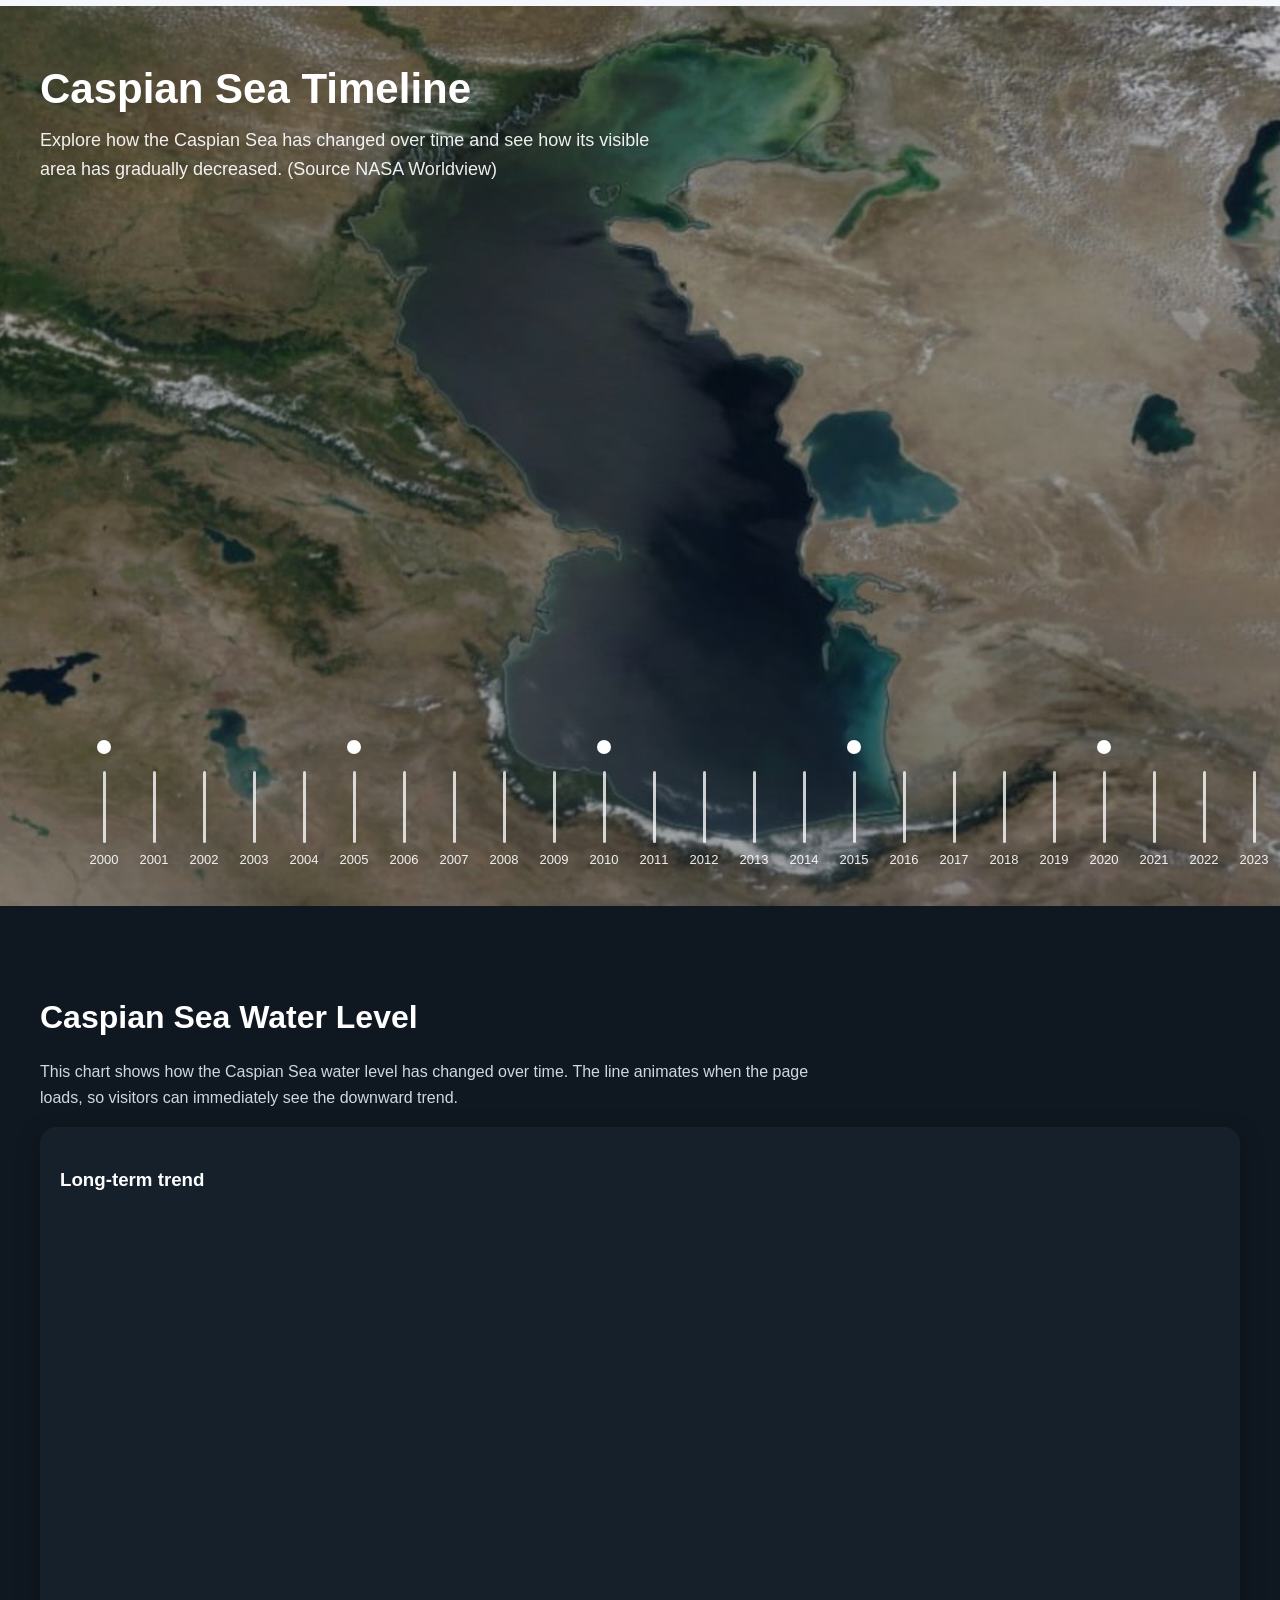
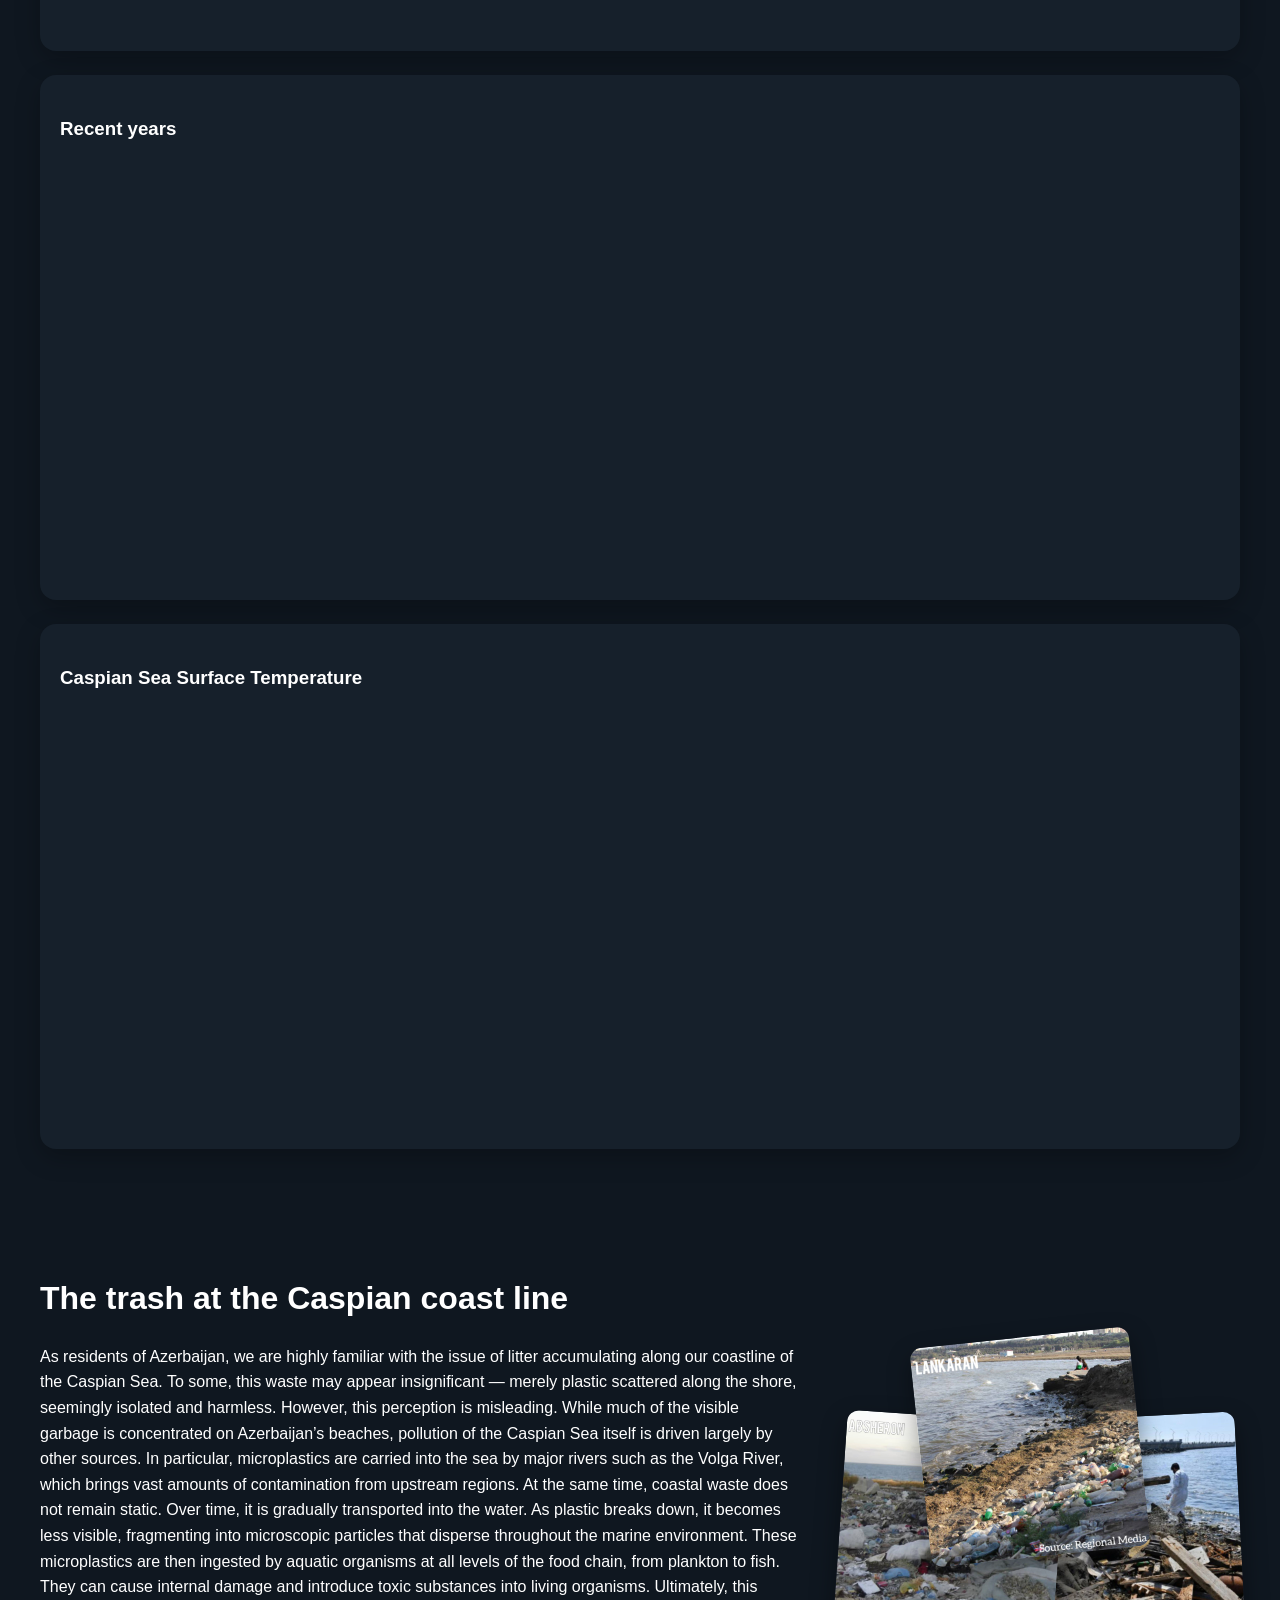
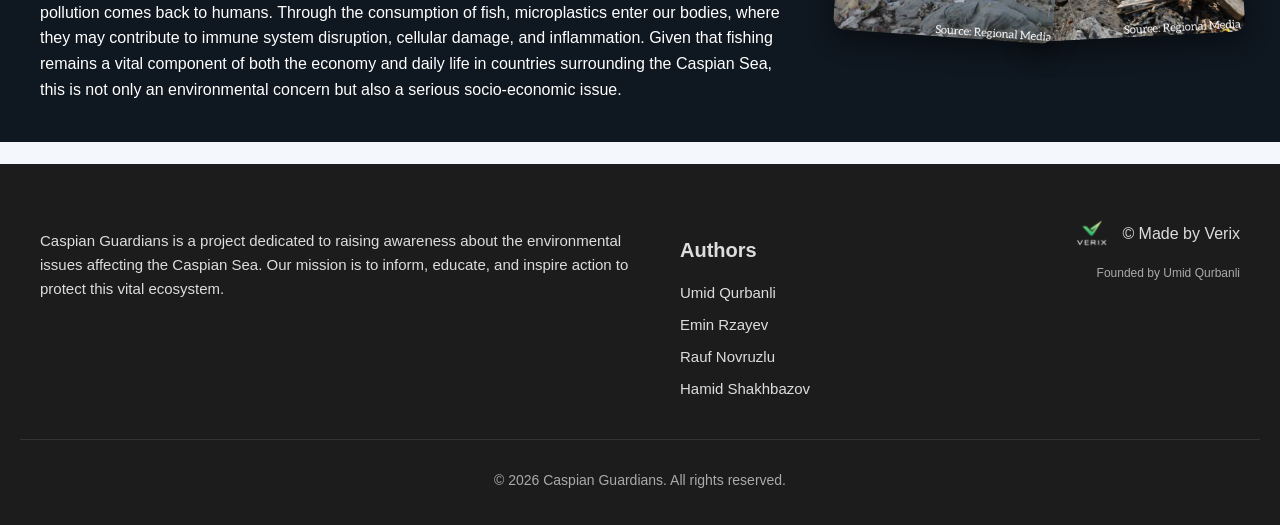
==== commit ec831e8c: "Update index.html" ====
--- a/index.html
+++ b/index.html
@@ -56,7 +56,7 @@
             </div>
 
             <div class="first-info-img">
-                <img src="img/tm.jpg" alt="Caspian Guardians team" title="Caspian Guardians team">
+                <img src="img/team.jpg" alt="Caspian Guardians team" title="Caspian Guardians team">
             </div>
         </div>
     </section>
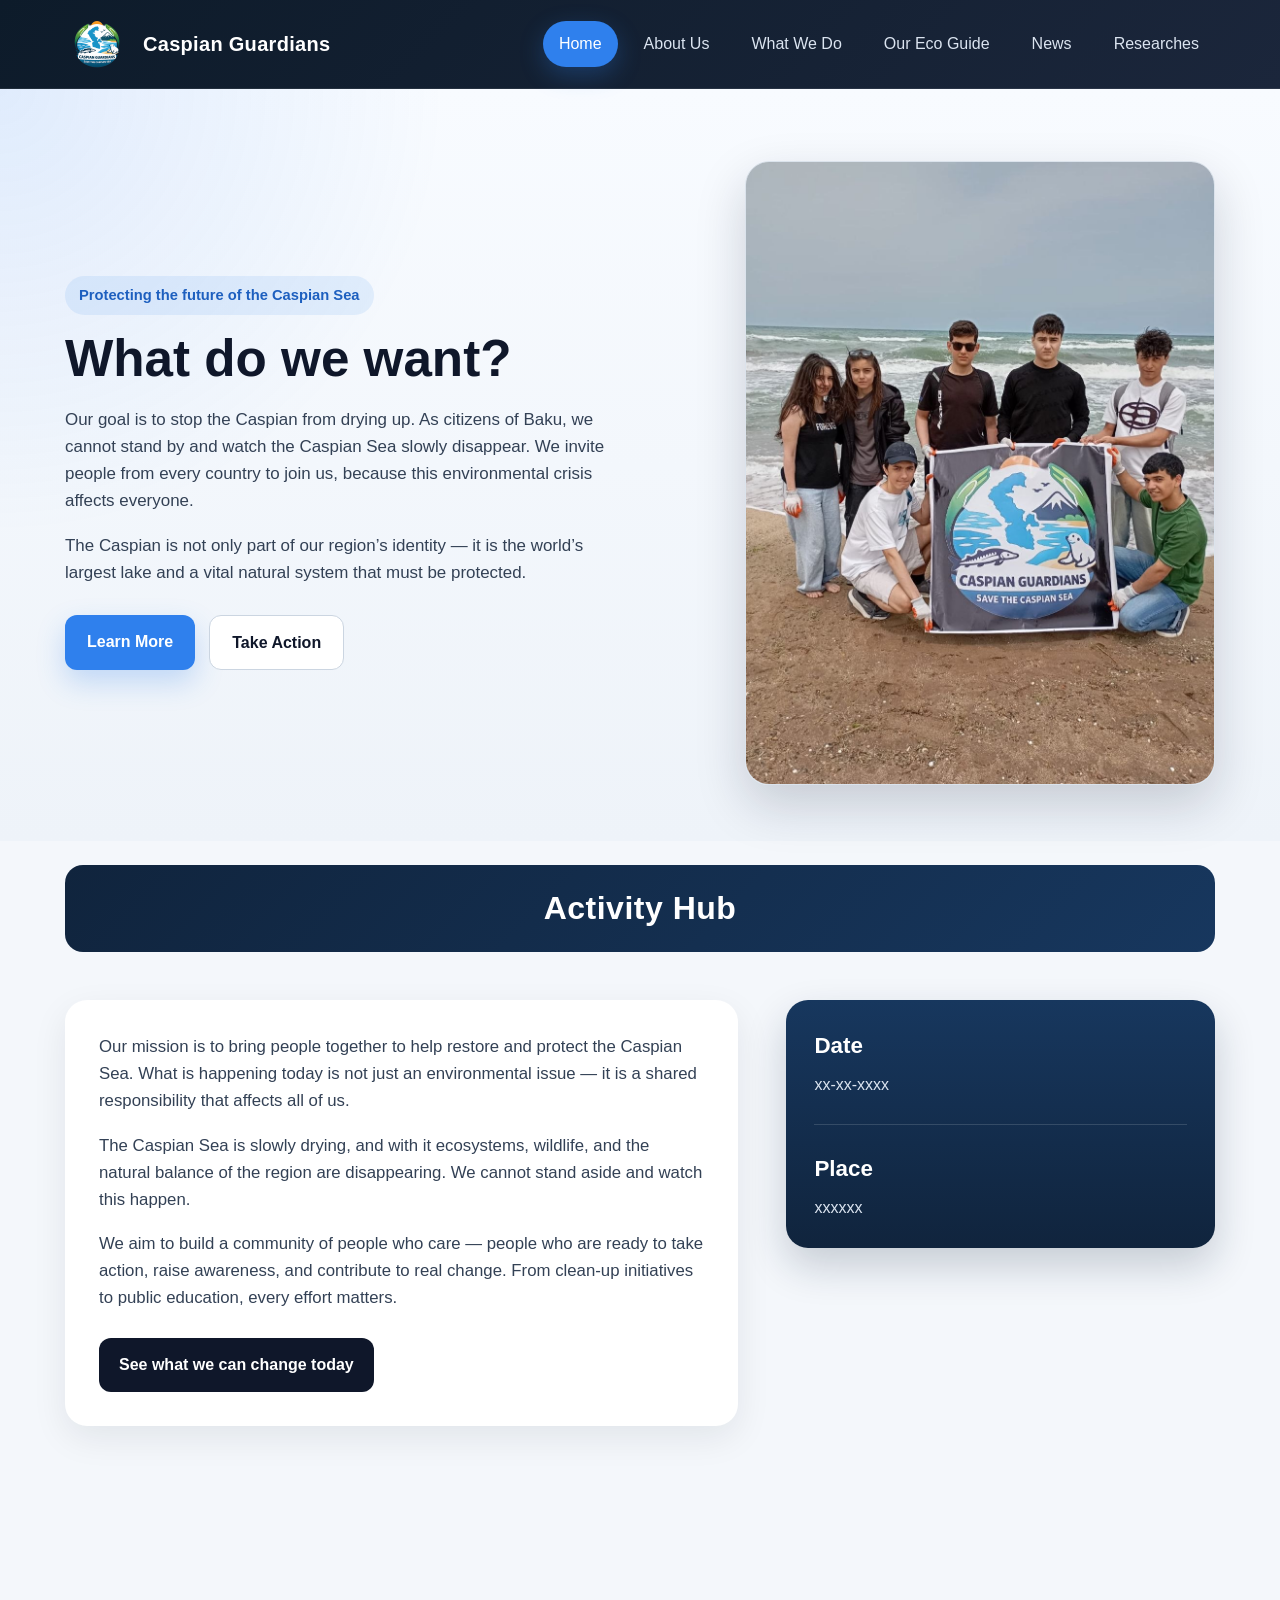
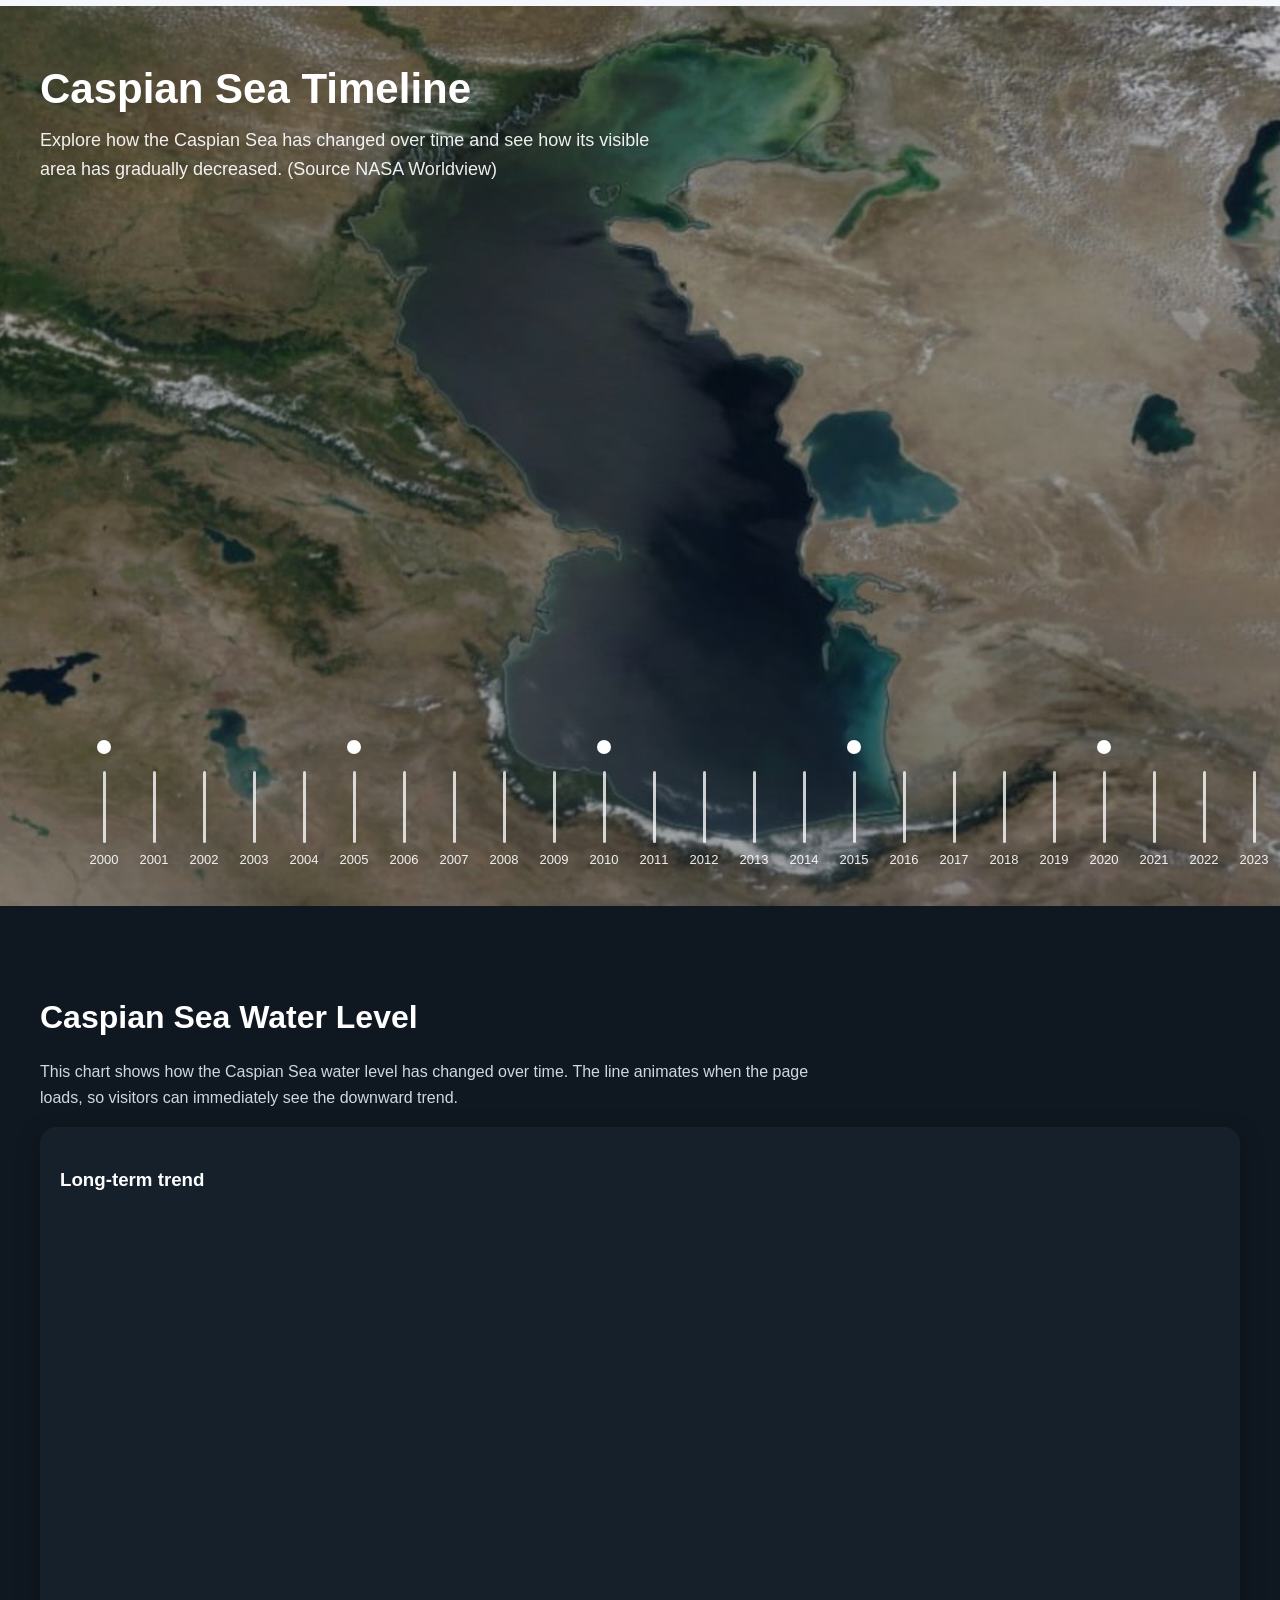
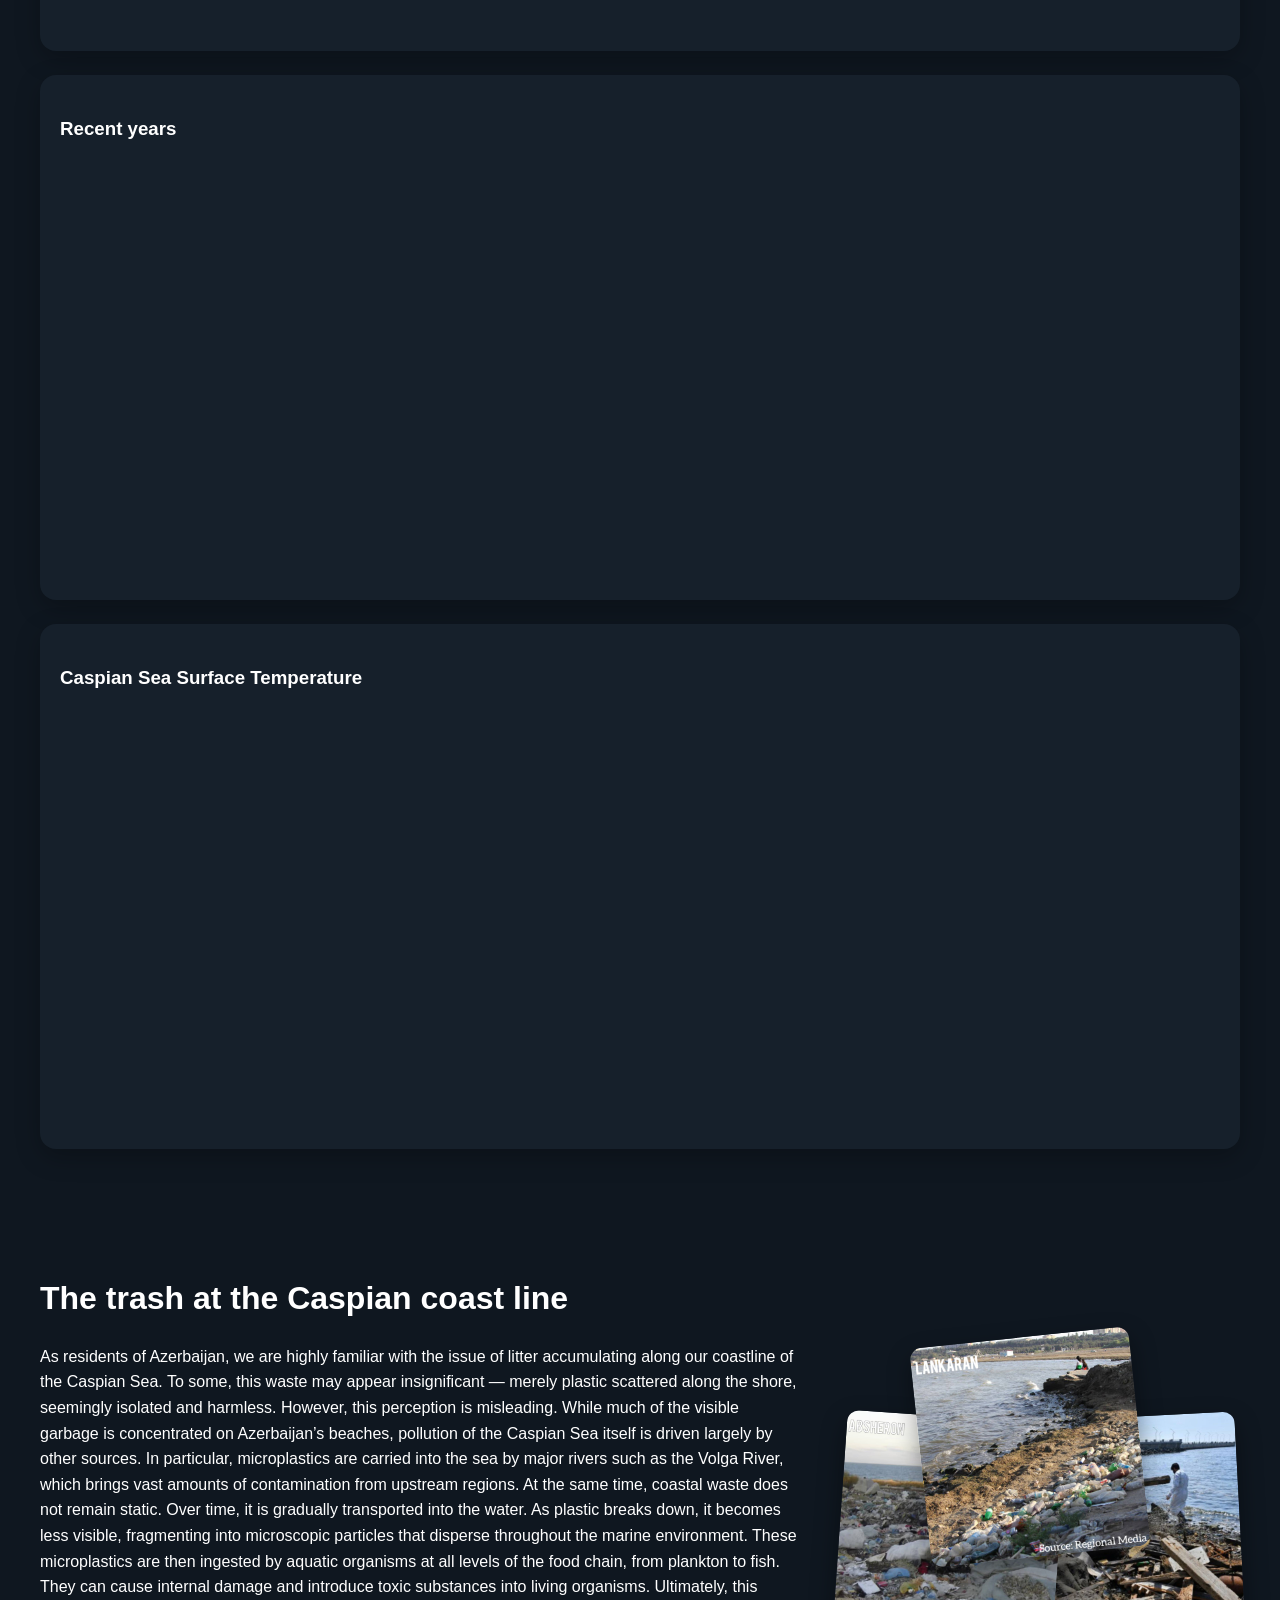
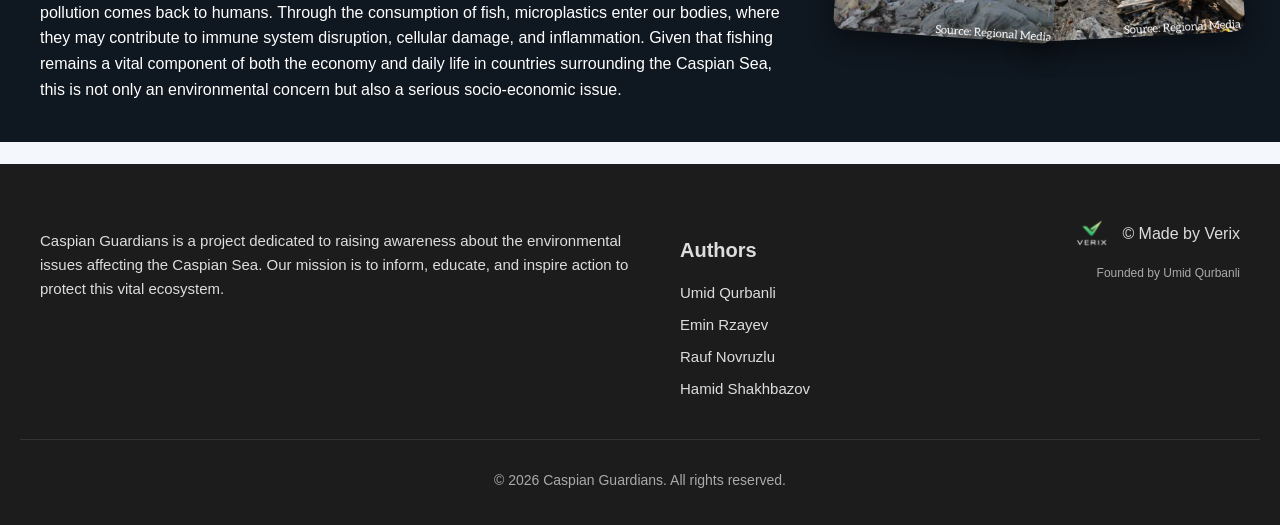
==== commit 23ec0e89: "Update index.html" ====
--- a/index.html
+++ b/index.html
@@ -30,6 +30,7 @@
             <a href="whatwedo.html">What We Do</a>
             <a href="guide.html">Our Eco Guide</a>
             <a href="news.html">News</a>
+            <a href="res.html">Researches</a>
         </nav>
     </div>
 </header>
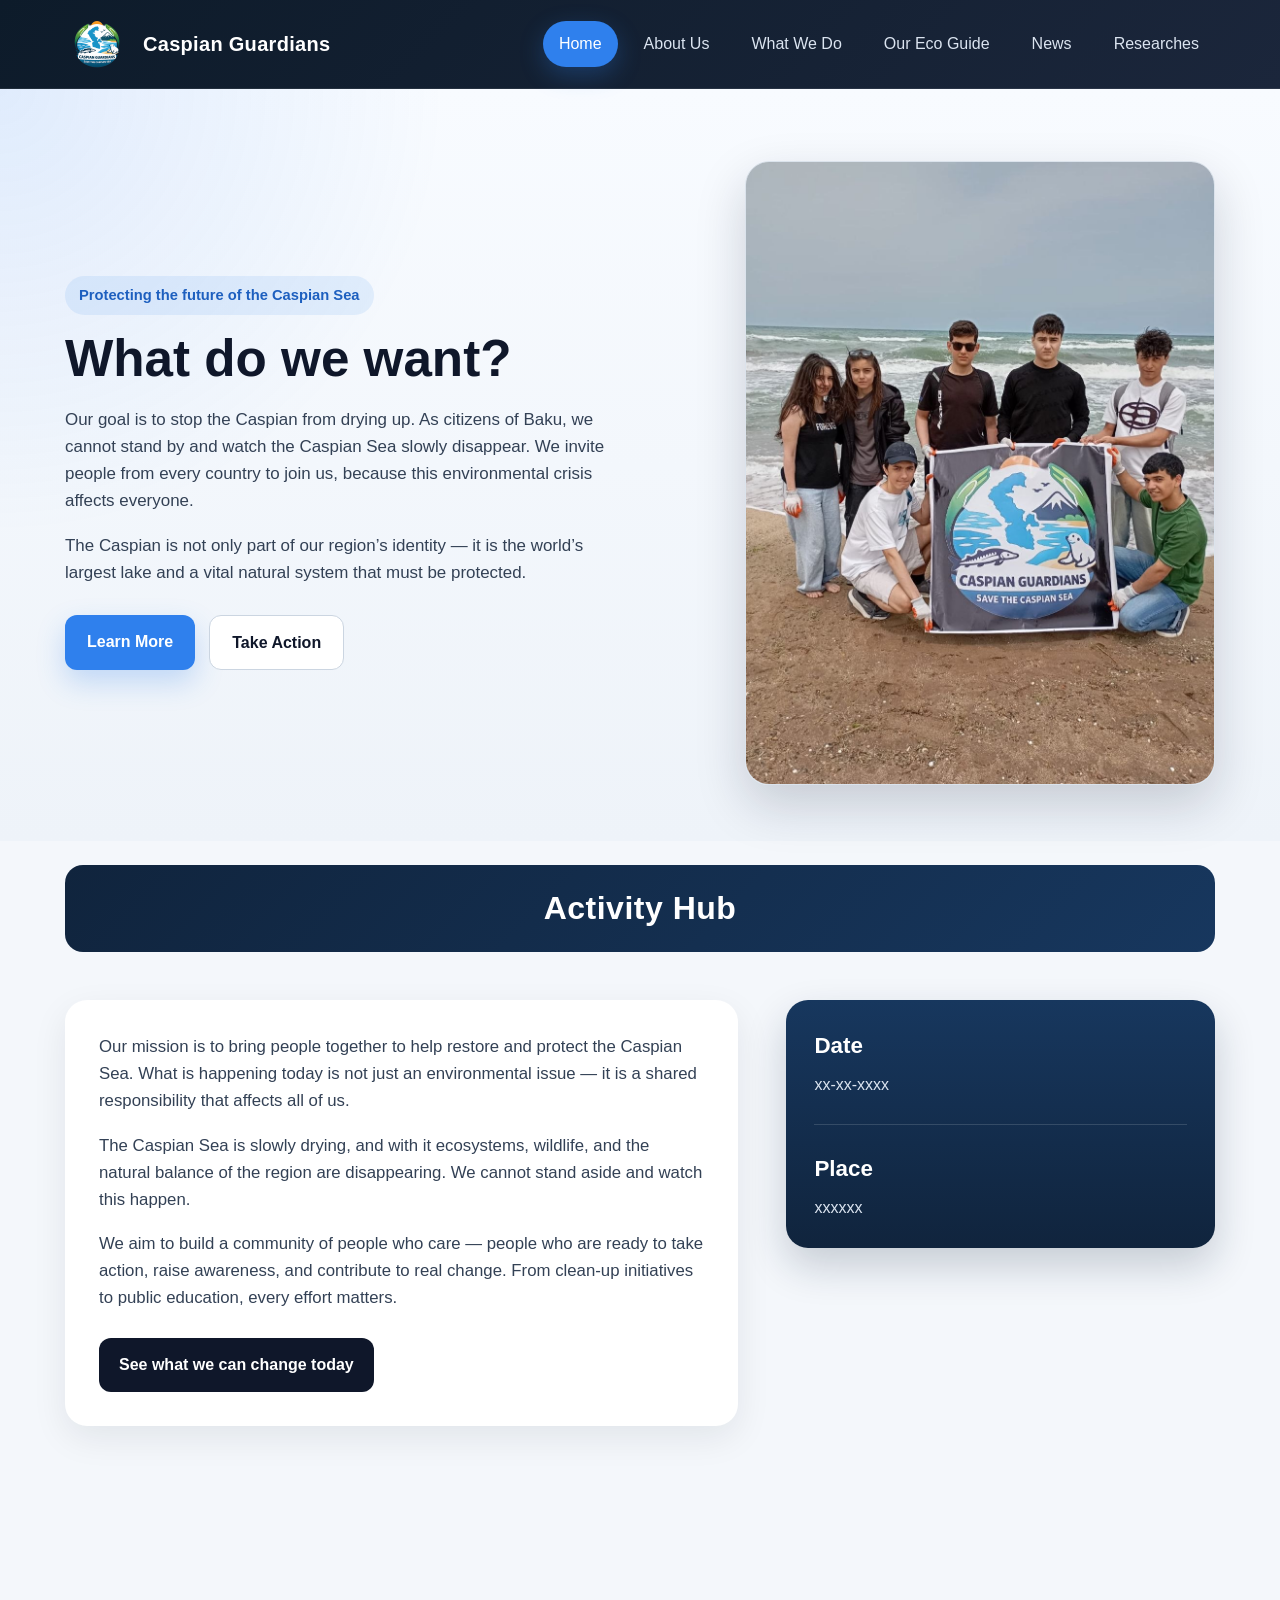
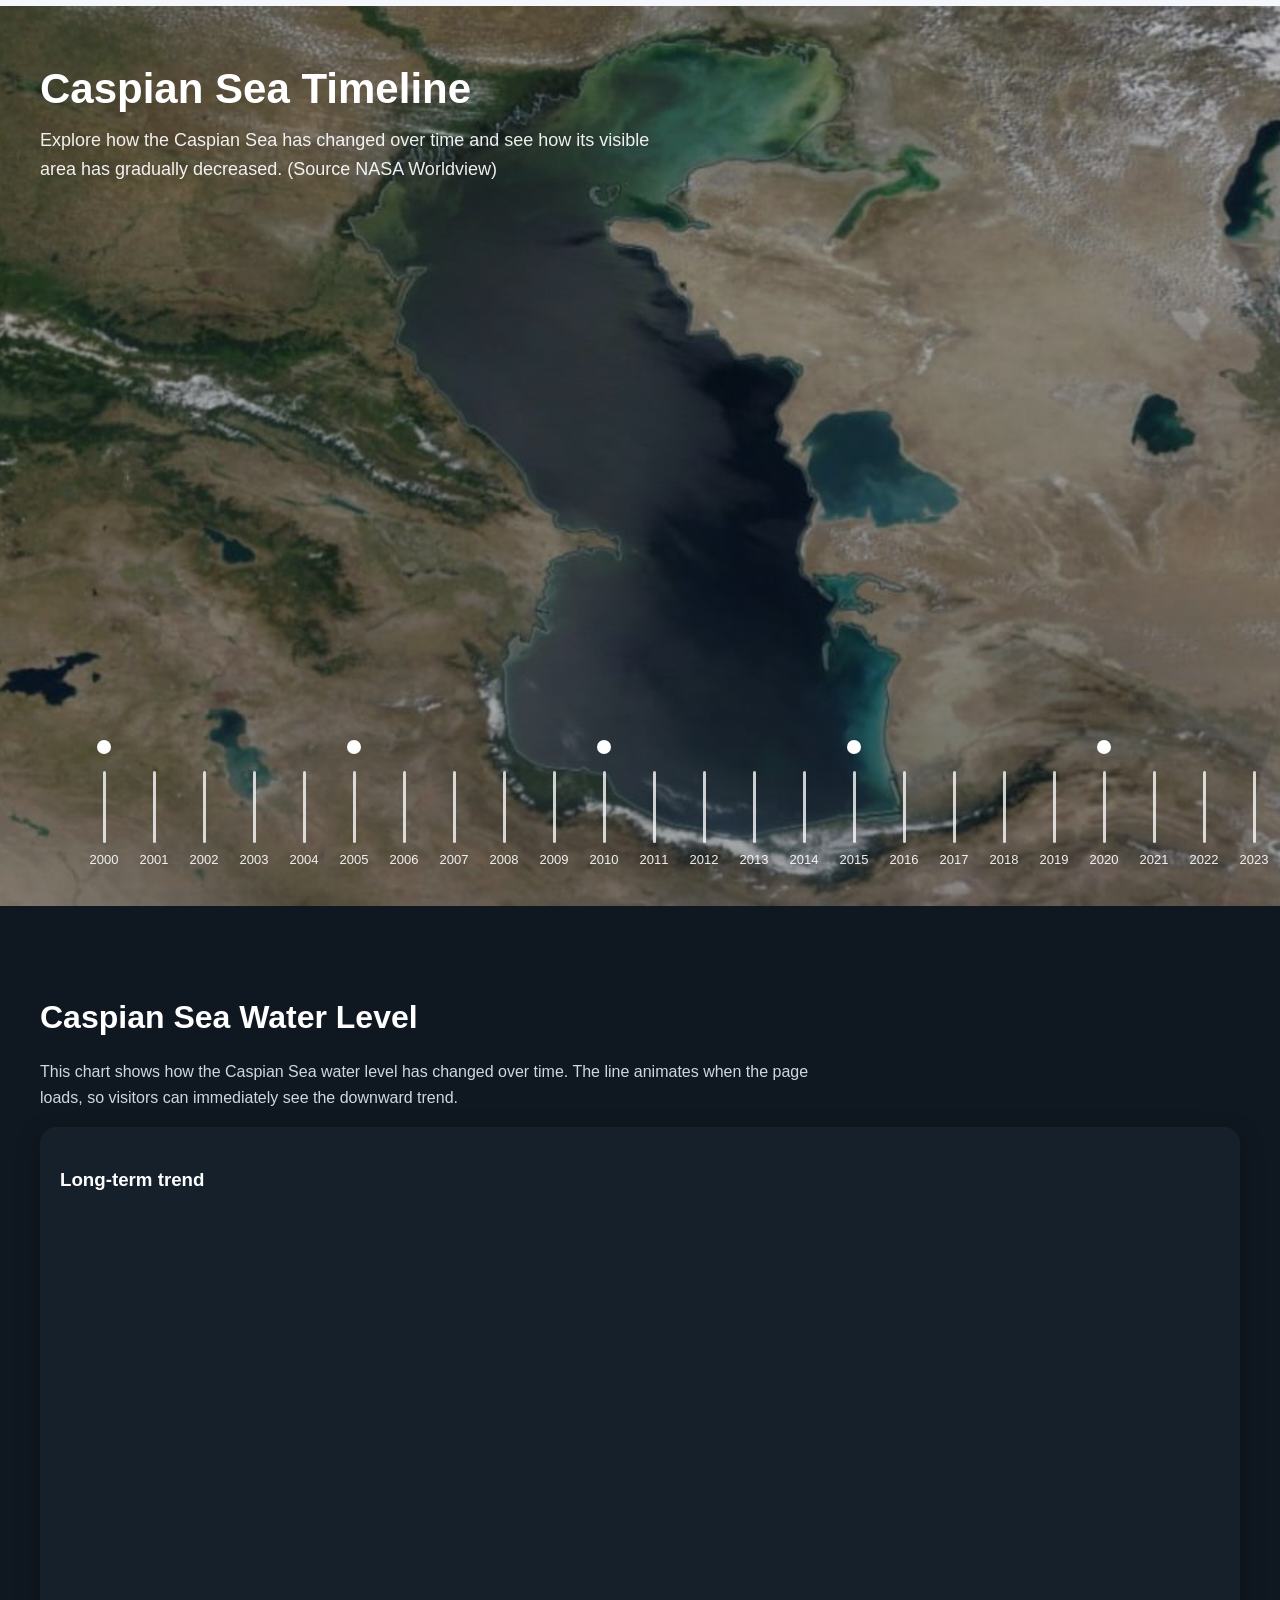
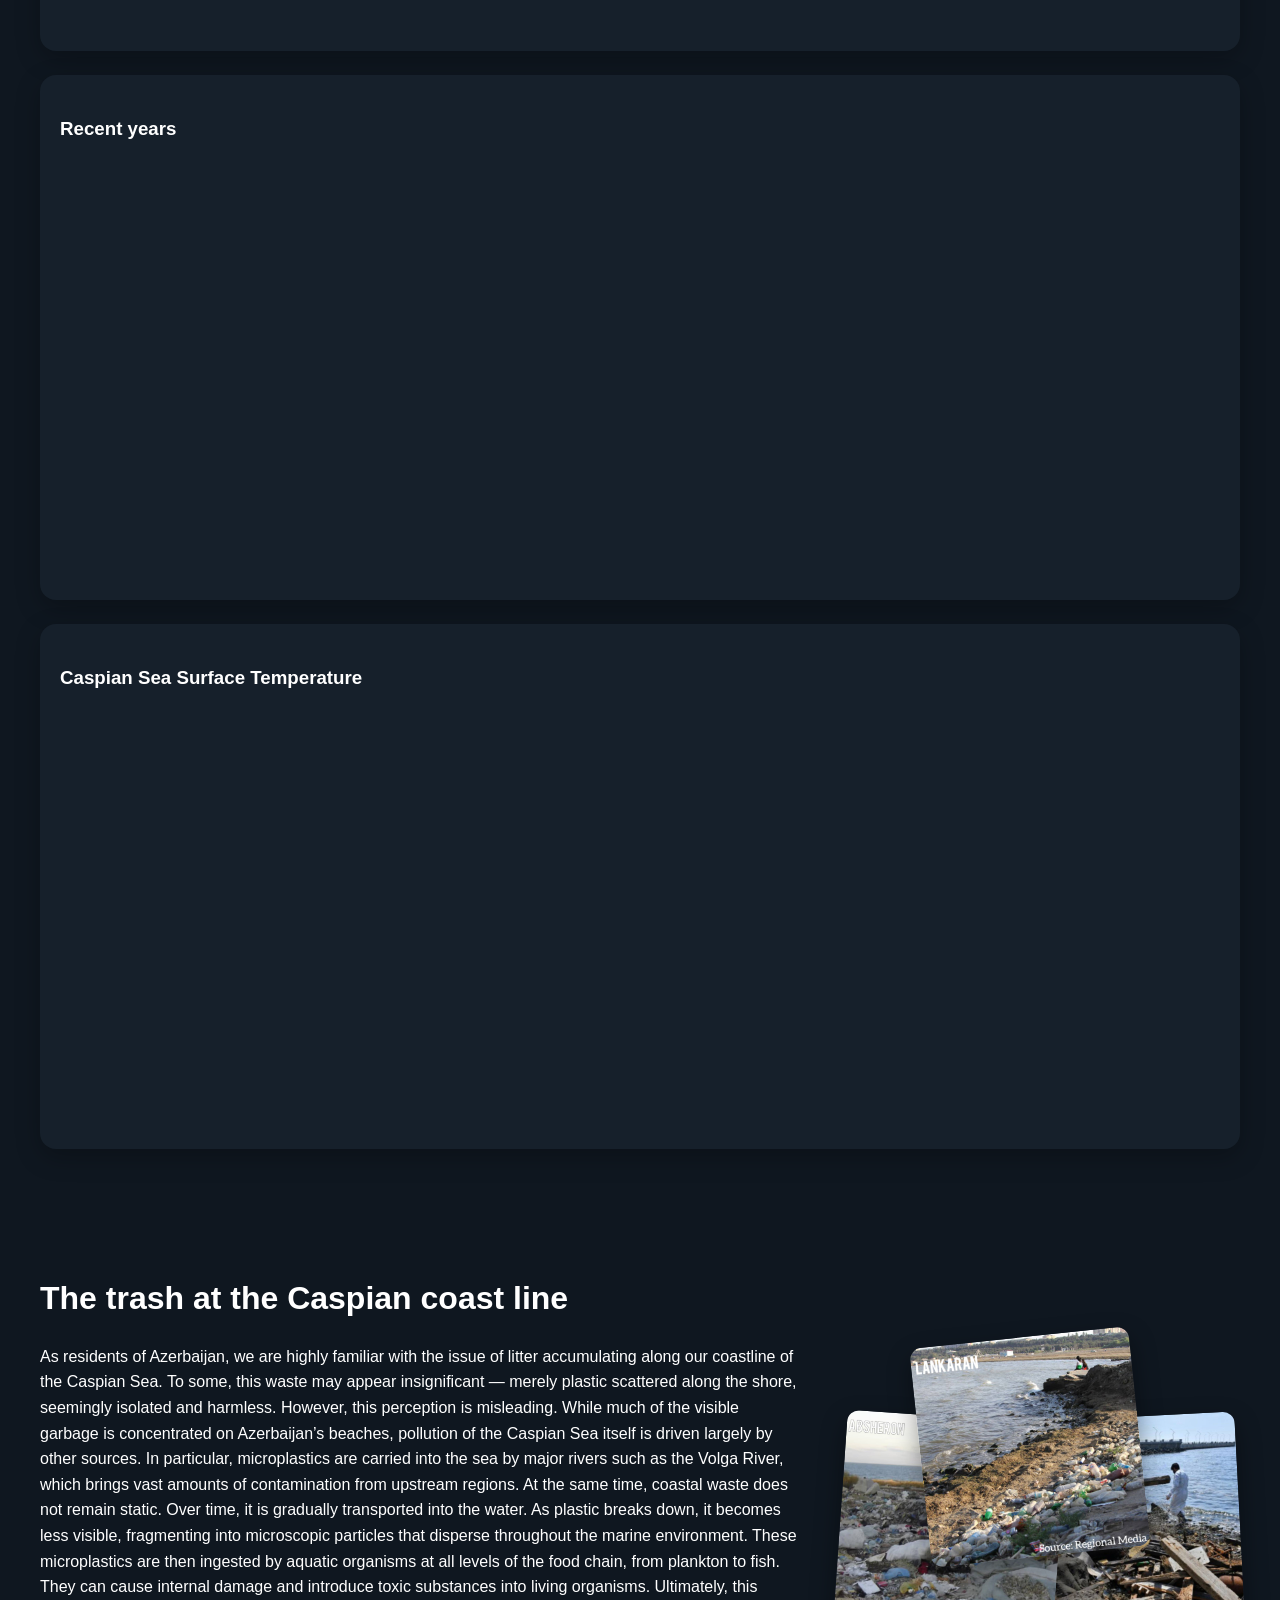
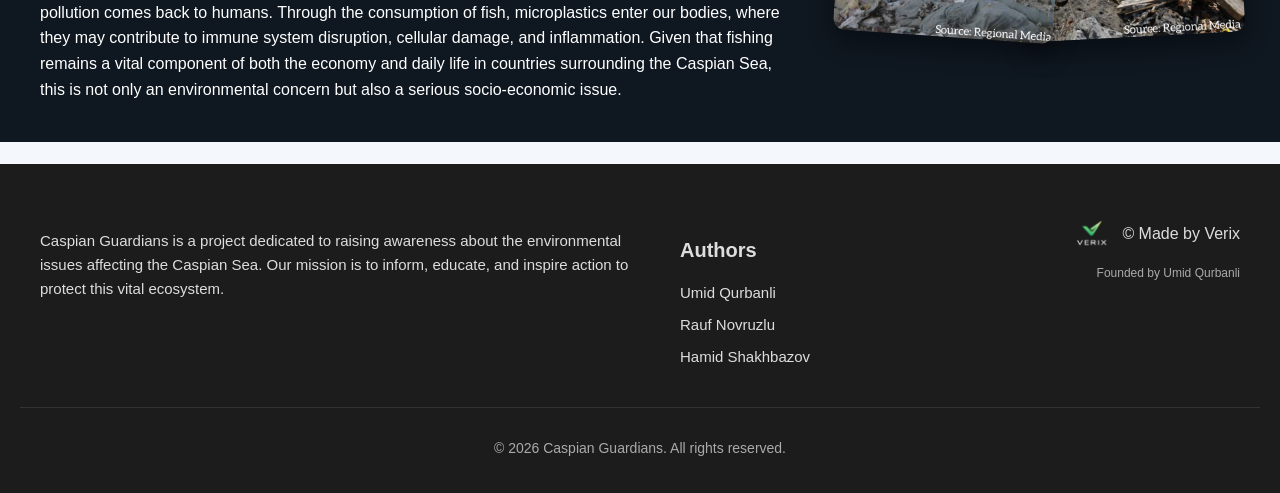
==== commit 9752ef5f: "Update index.html" ====
--- a/index.html
+++ b/index.html
@@ -203,7 +203,6 @@
             <h3>Authors</h3>
             <ul>
                 <li>Umid Qurbanli</li>
-                <li>Emin Rzayev</li>
                 <li>Rauf Novruzlu</li>
                 <li>Hamid Shakhbazov</li>
             </ul>
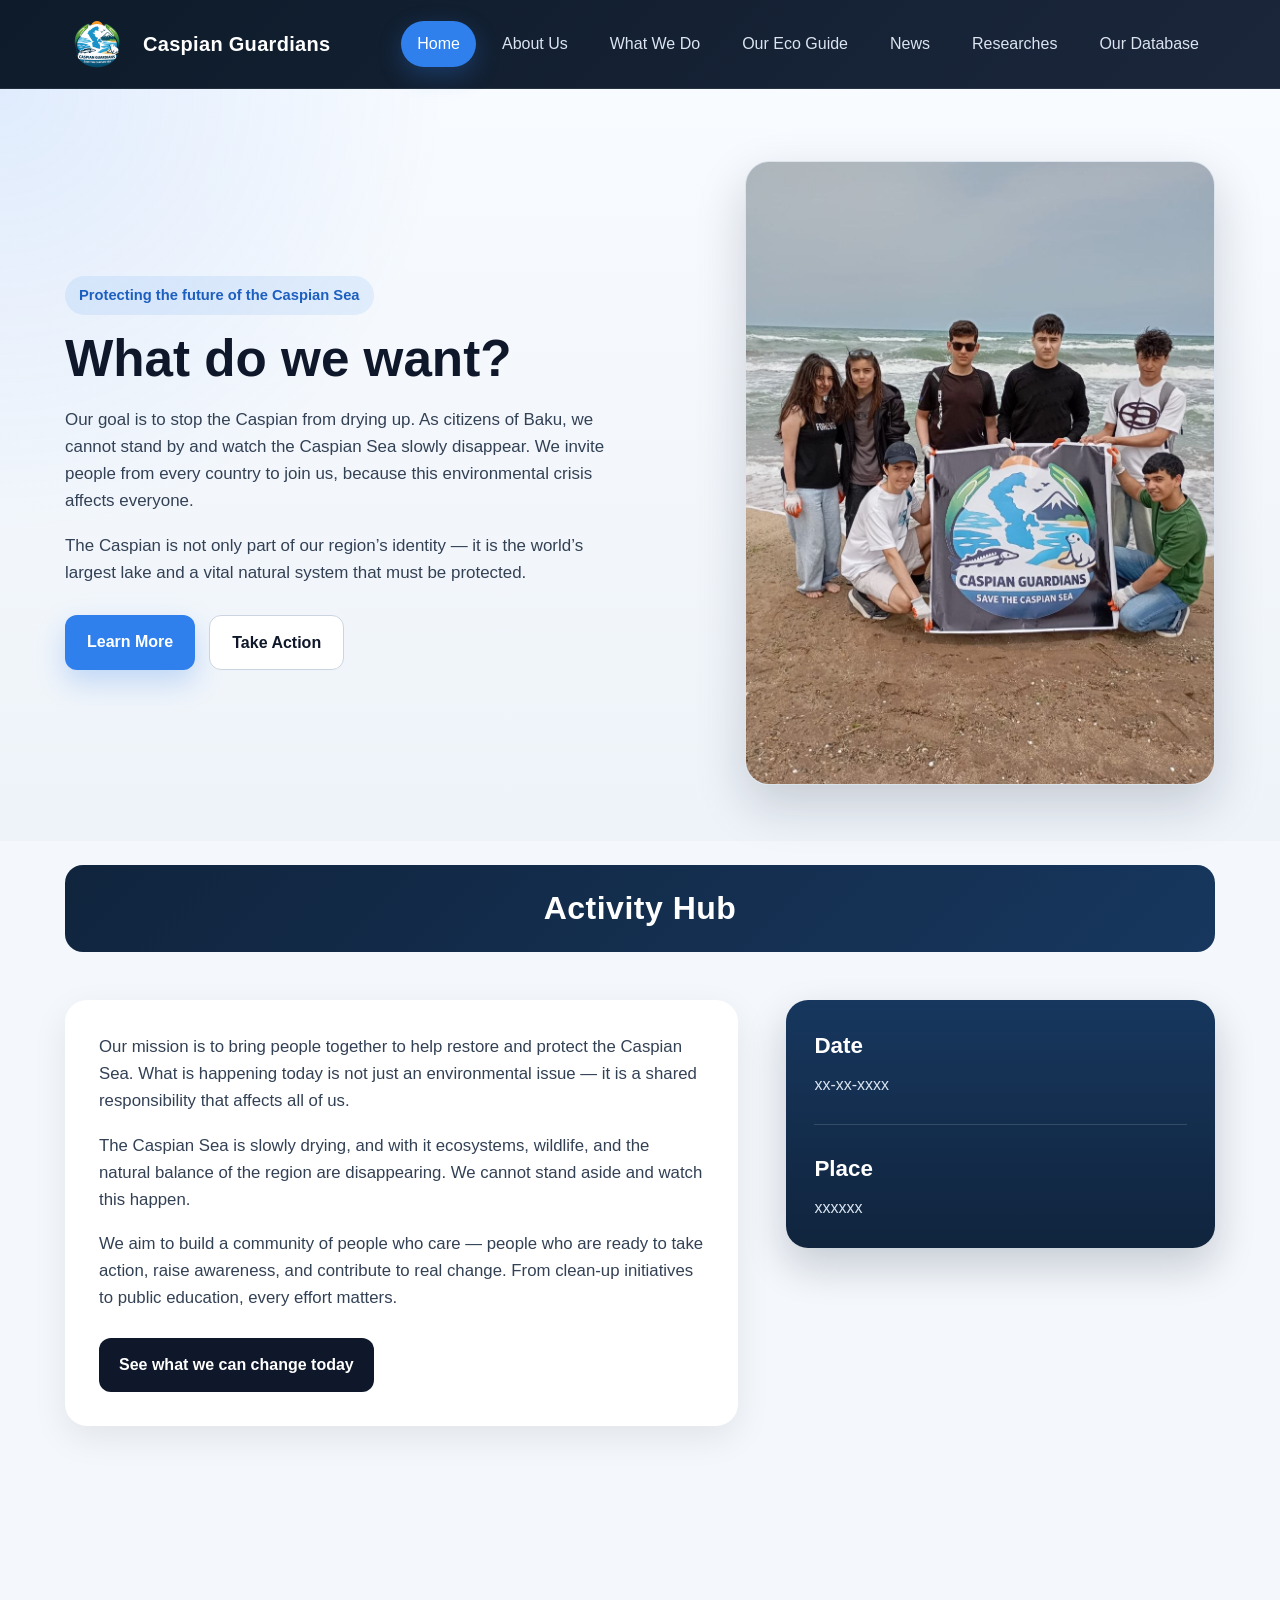
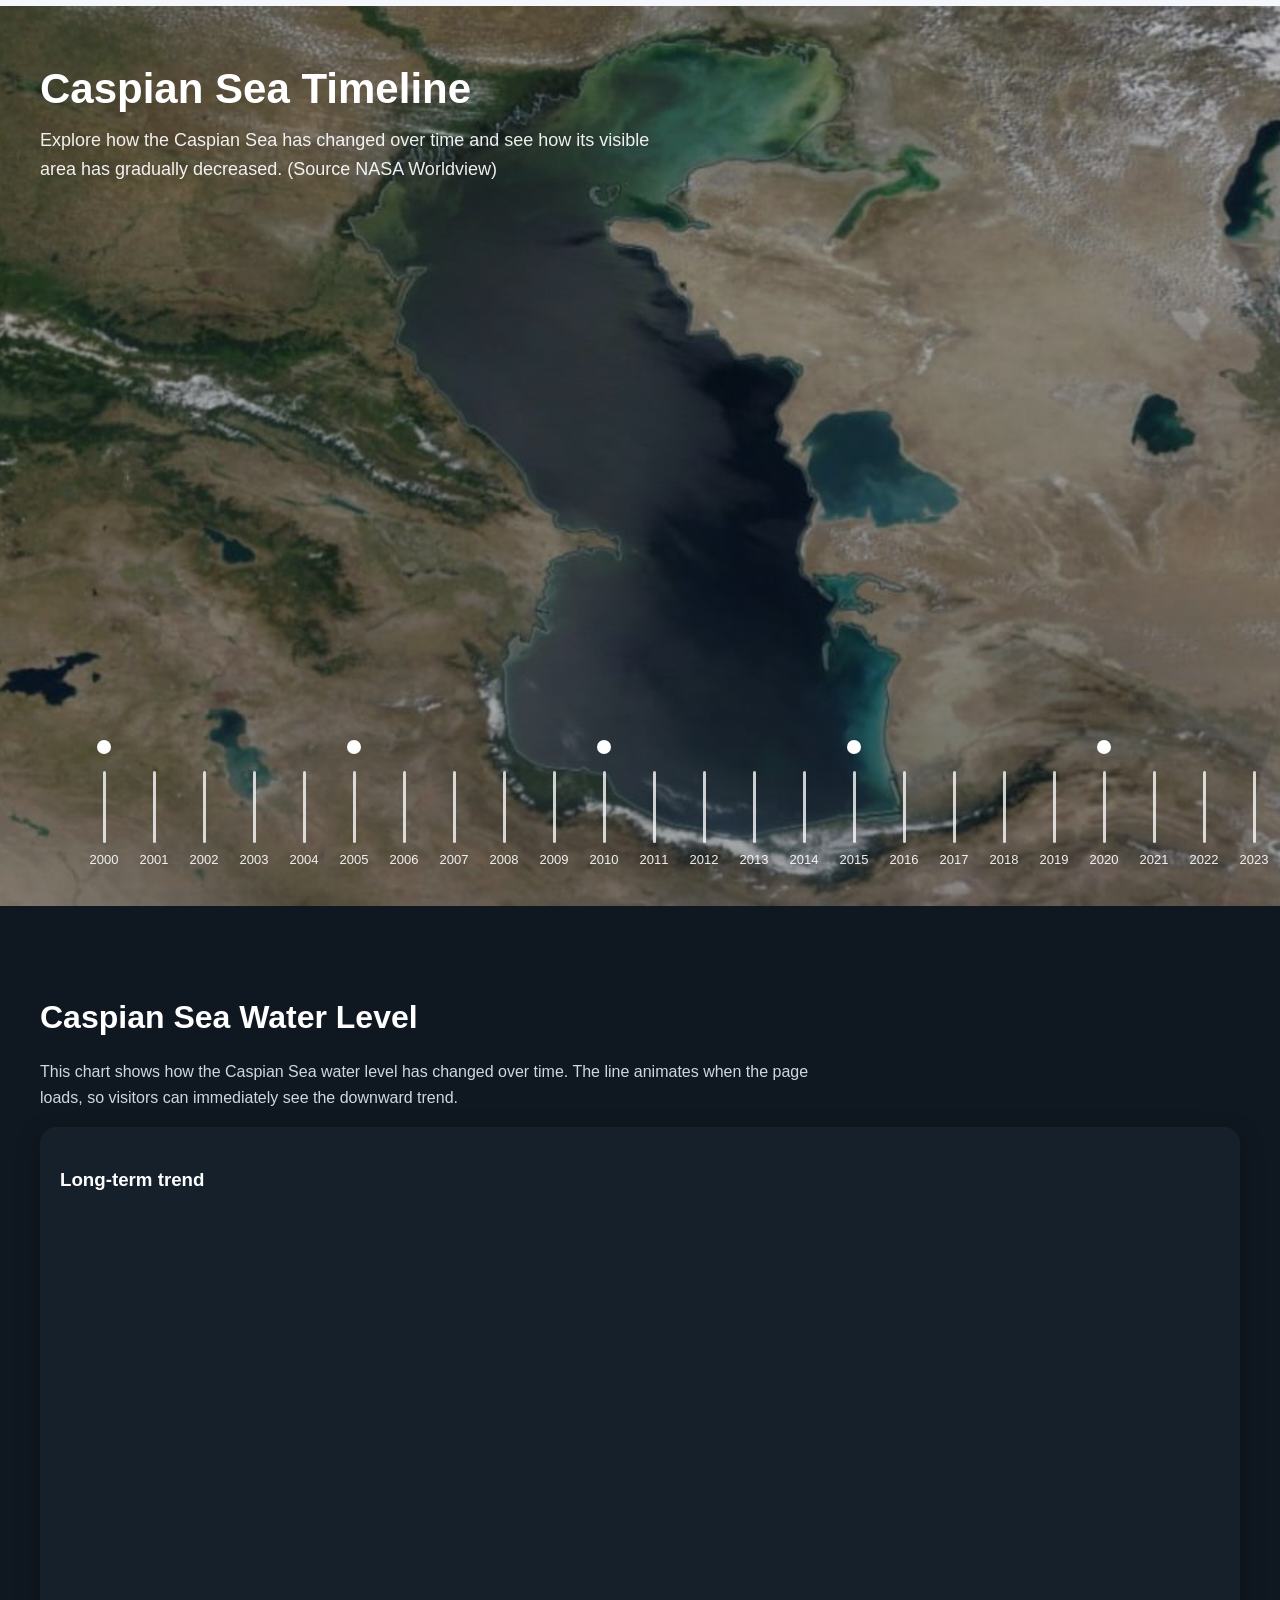
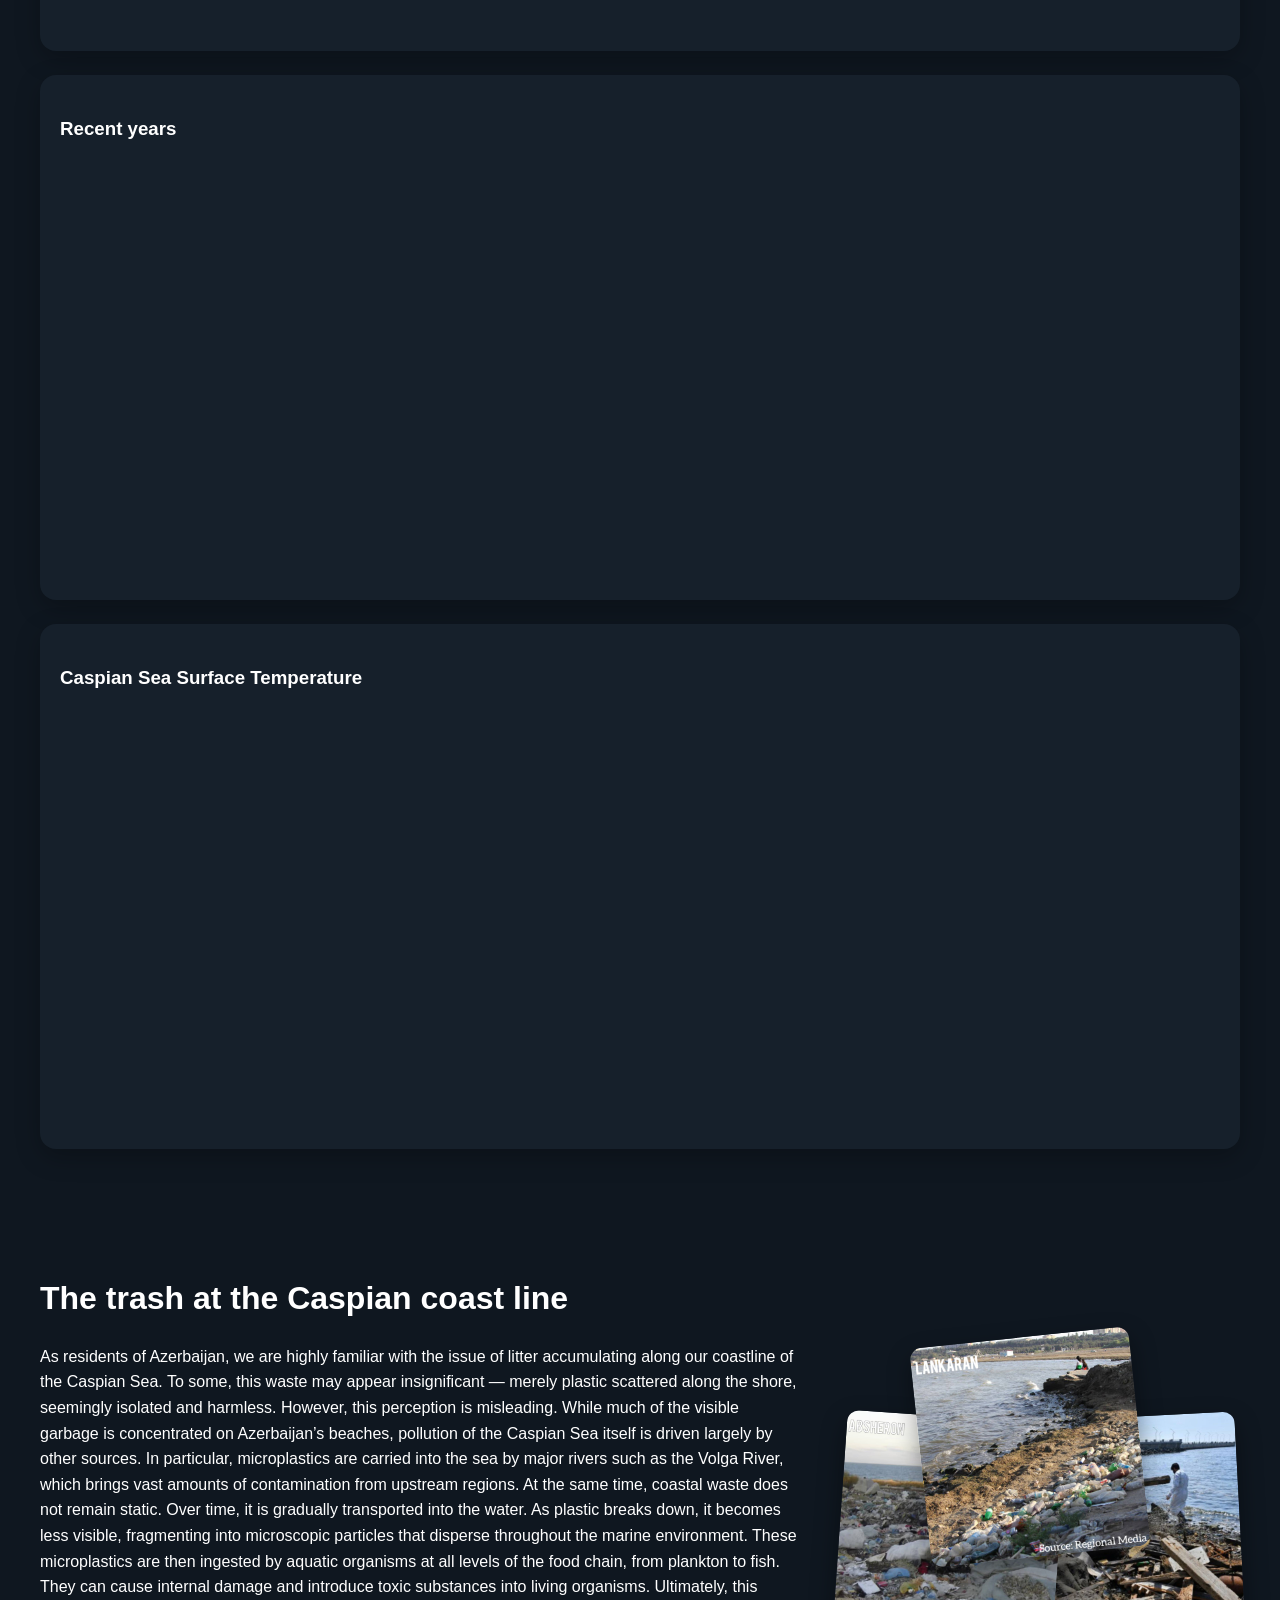
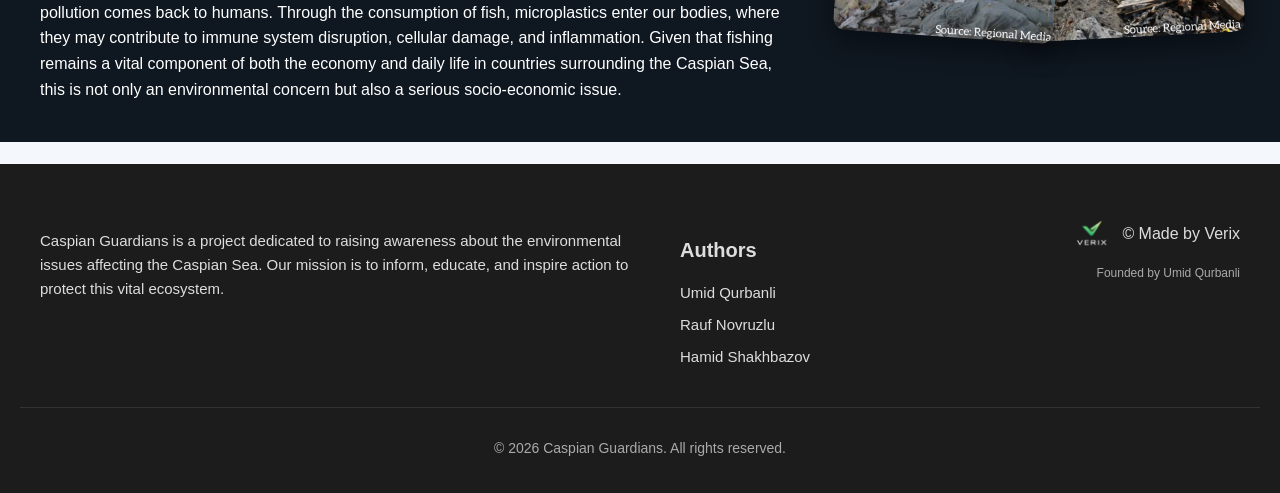
==== commit 317a2cf4: "Update index.html" ====
--- a/index.html
+++ b/index.html
@@ -31,6 +31,7 @@
             <a href="guide.html">Our Eco Guide</a>
             <a href="news.html">News</a>
             <a href="res.html">Researches</a>
+            <a href="https://database-jet-six.vercel.app/">Our Database</a>
         </nav>
     </div>
 </header>
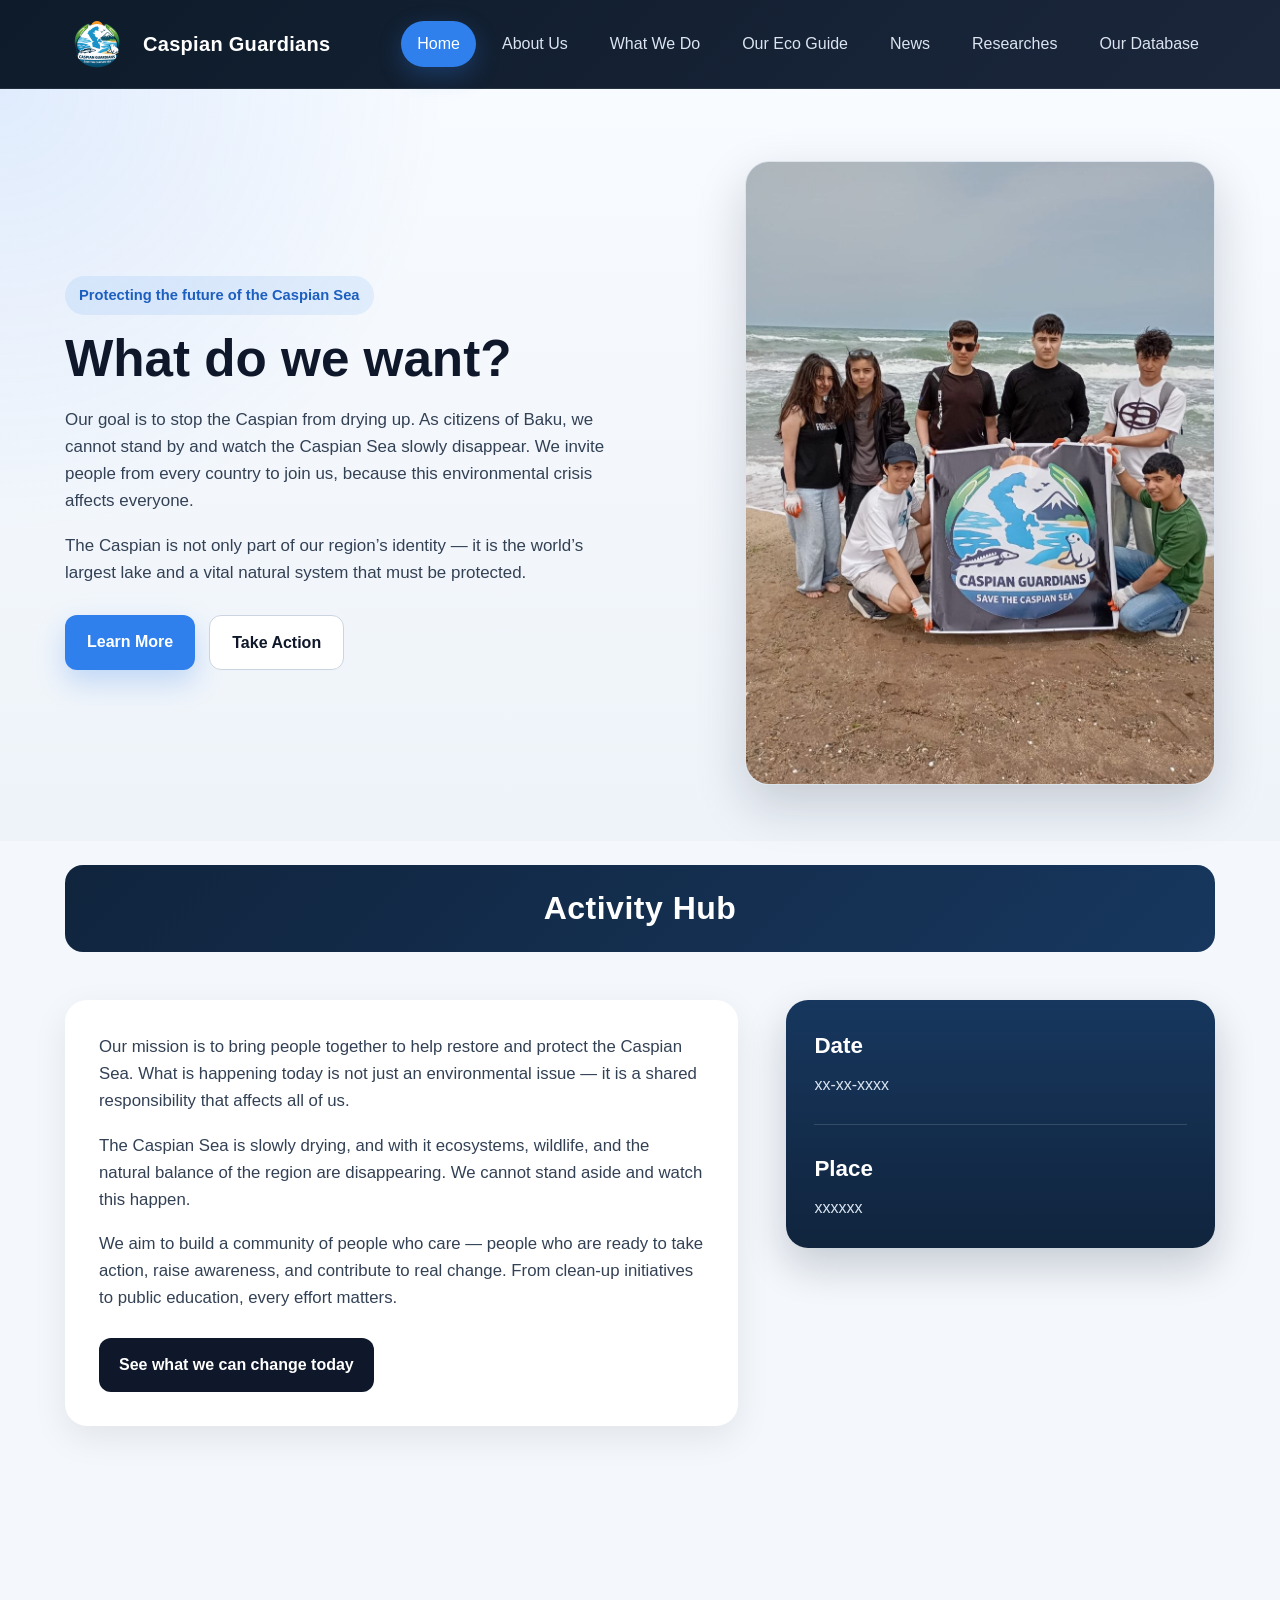
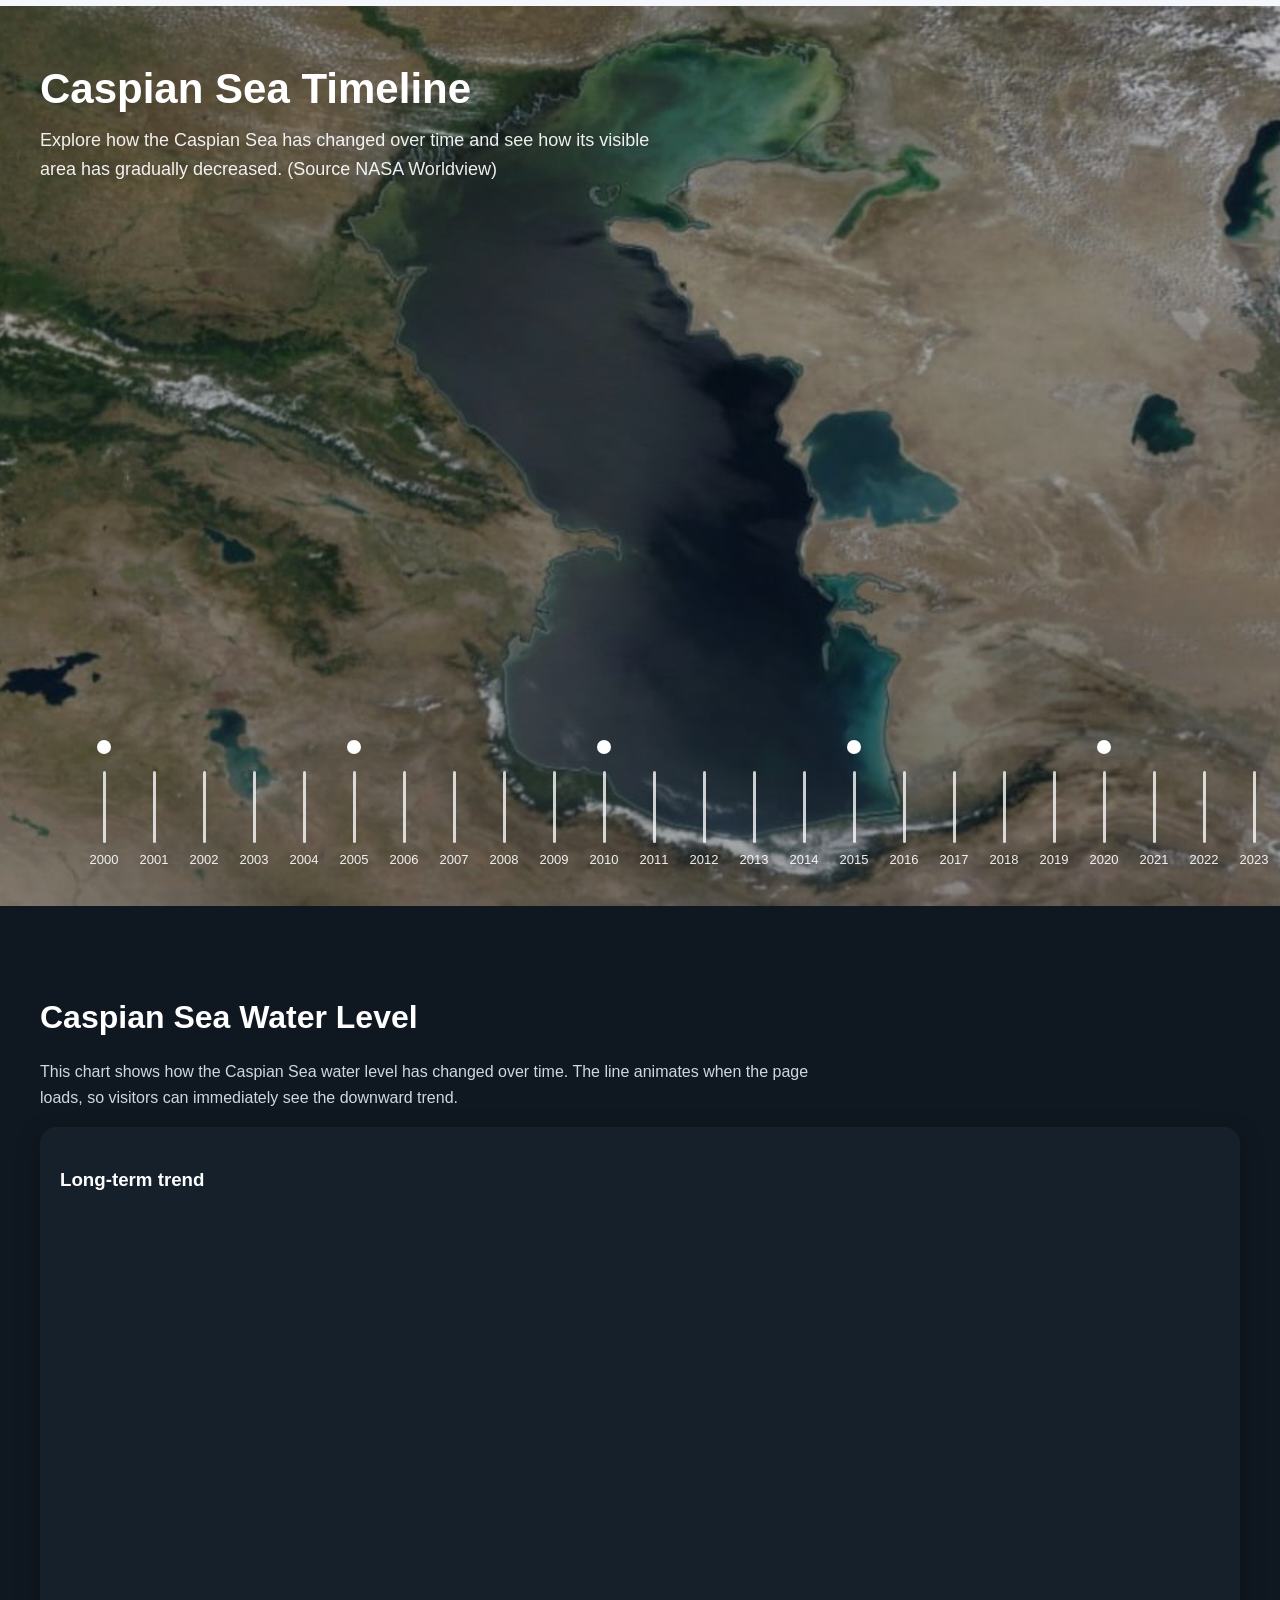
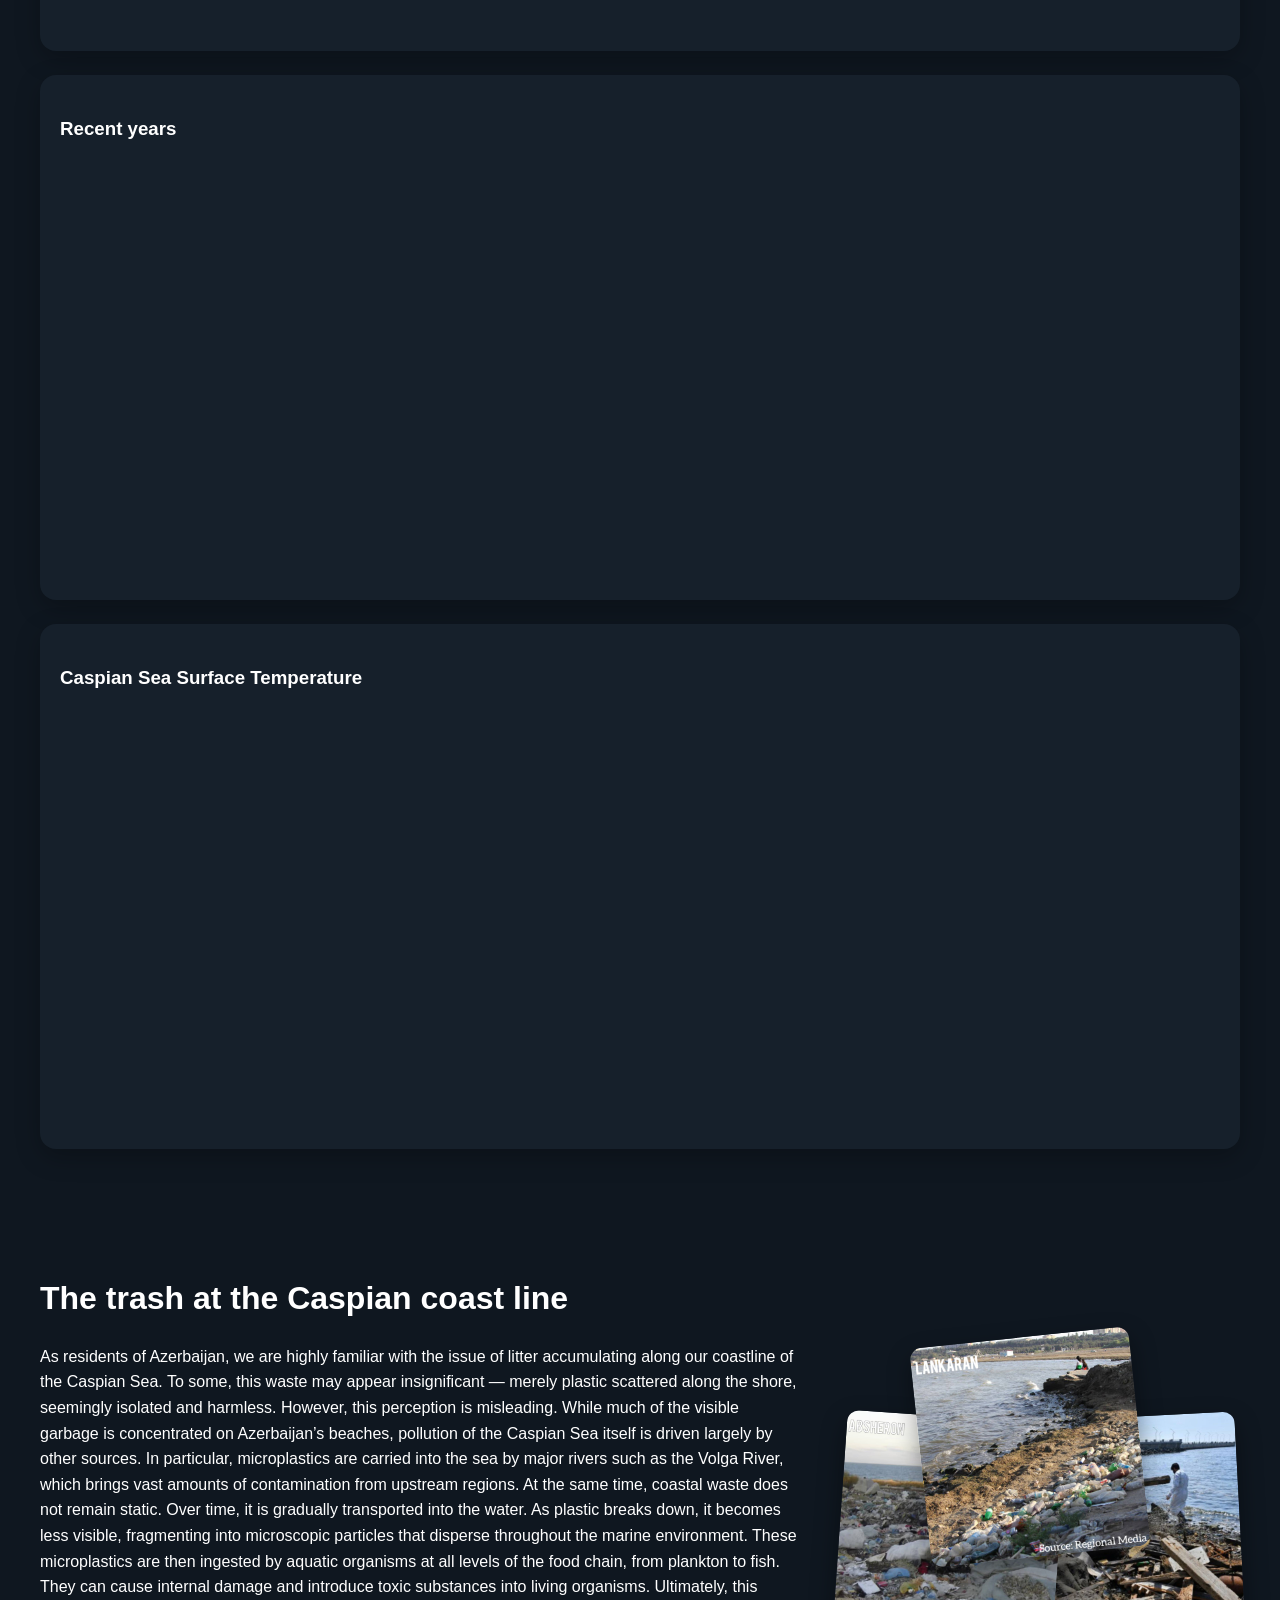
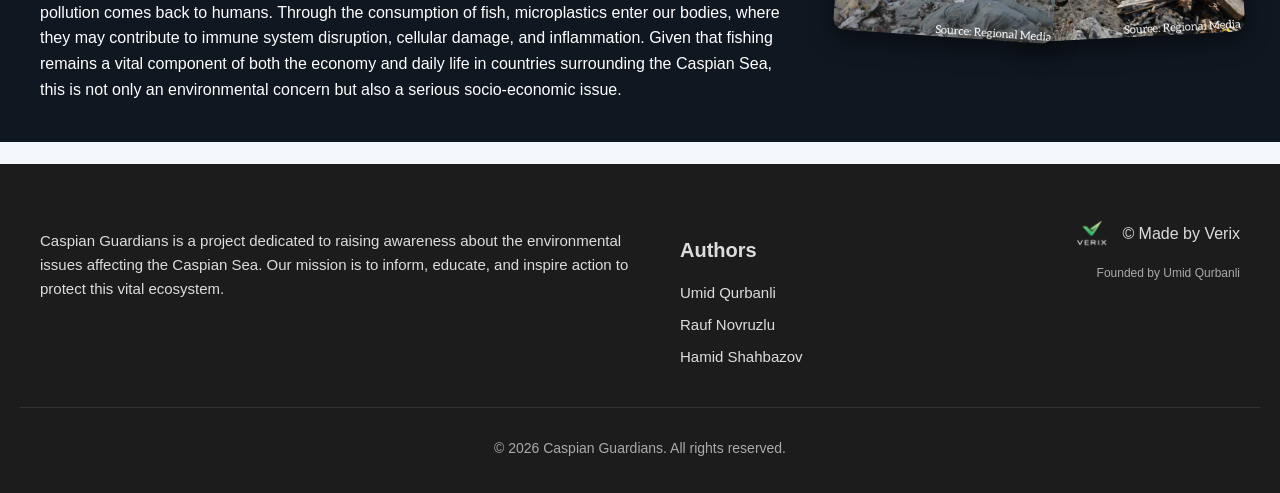
==== commit 8623fa2c: "Update index.html" ====
--- a/index.html
+++ b/index.html
@@ -205,7 +205,7 @@
             <ul>
                 <li>Umid Qurbanli</li>
                 <li>Rauf Novruzlu</li>
-                <li>Hamid Shakhbazov</li>
+                <li>Hamid Shahbazov</li>
             </ul>
             </div>
 
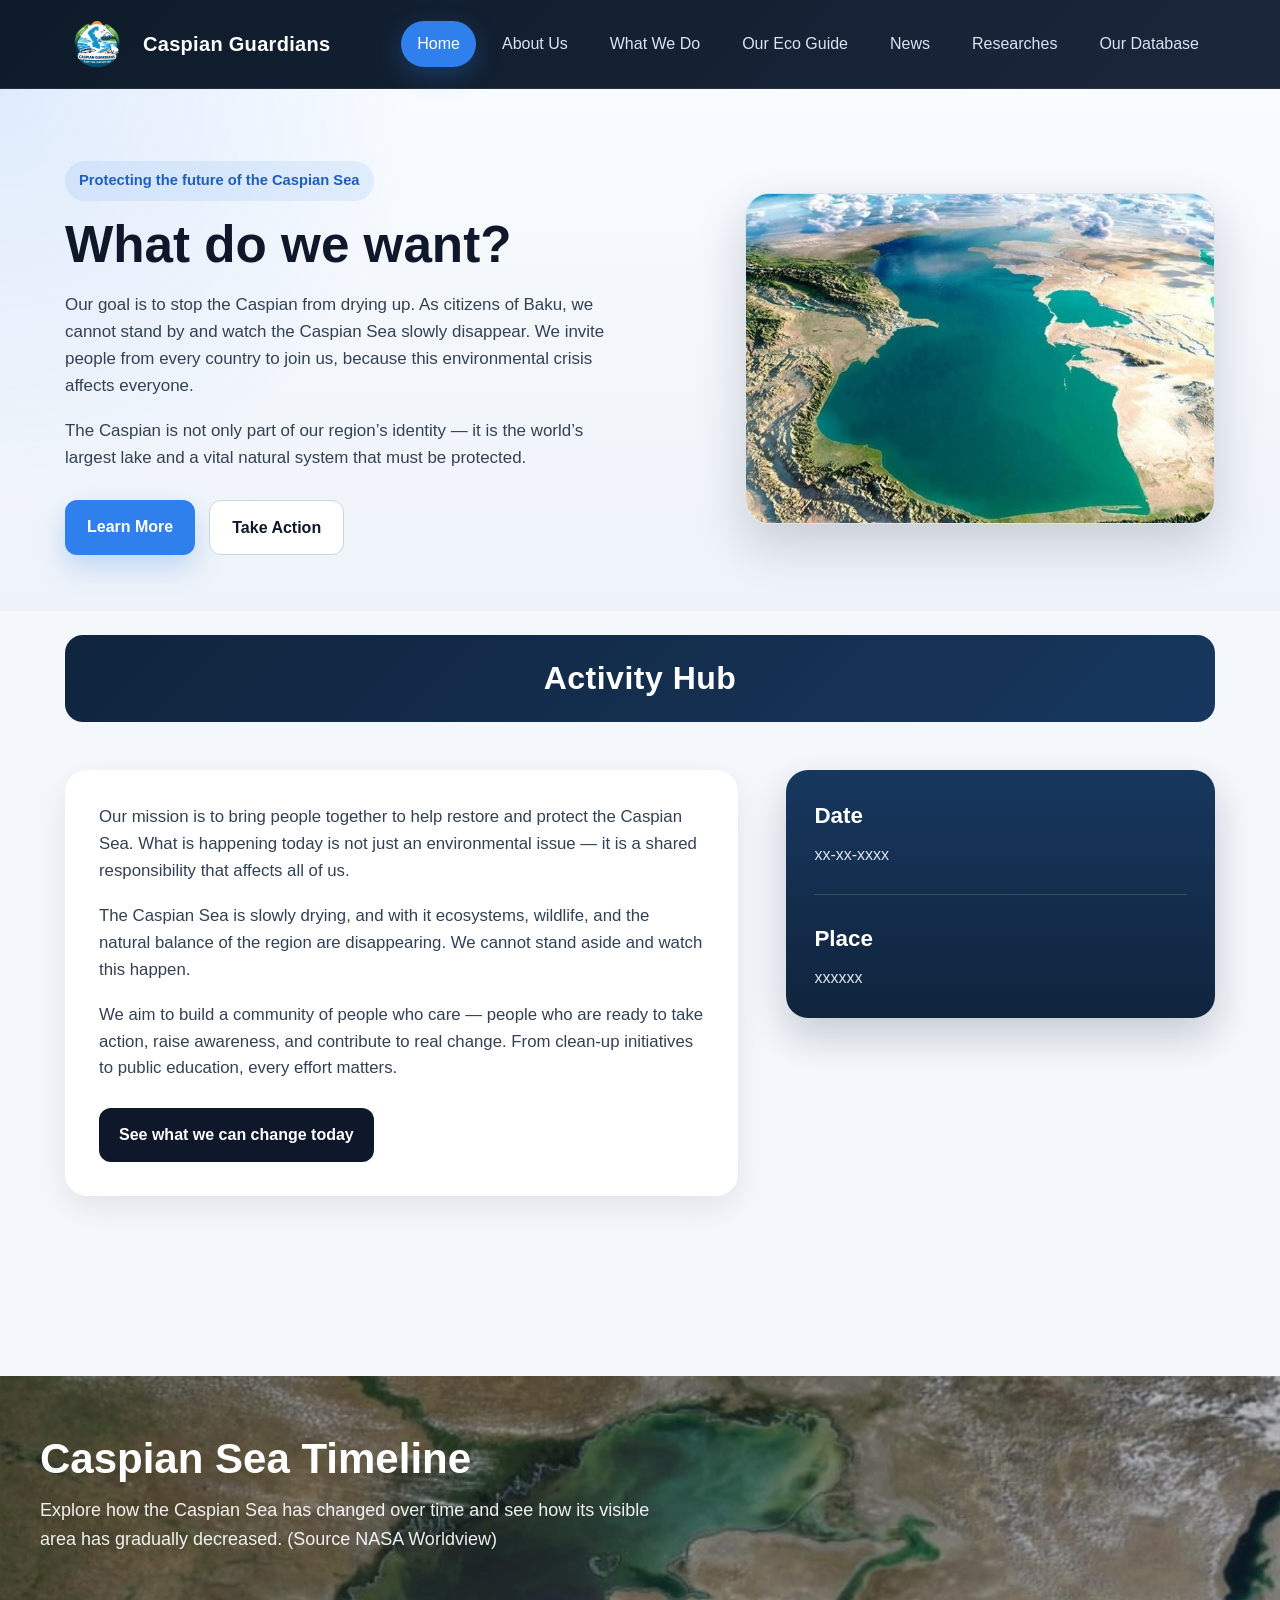
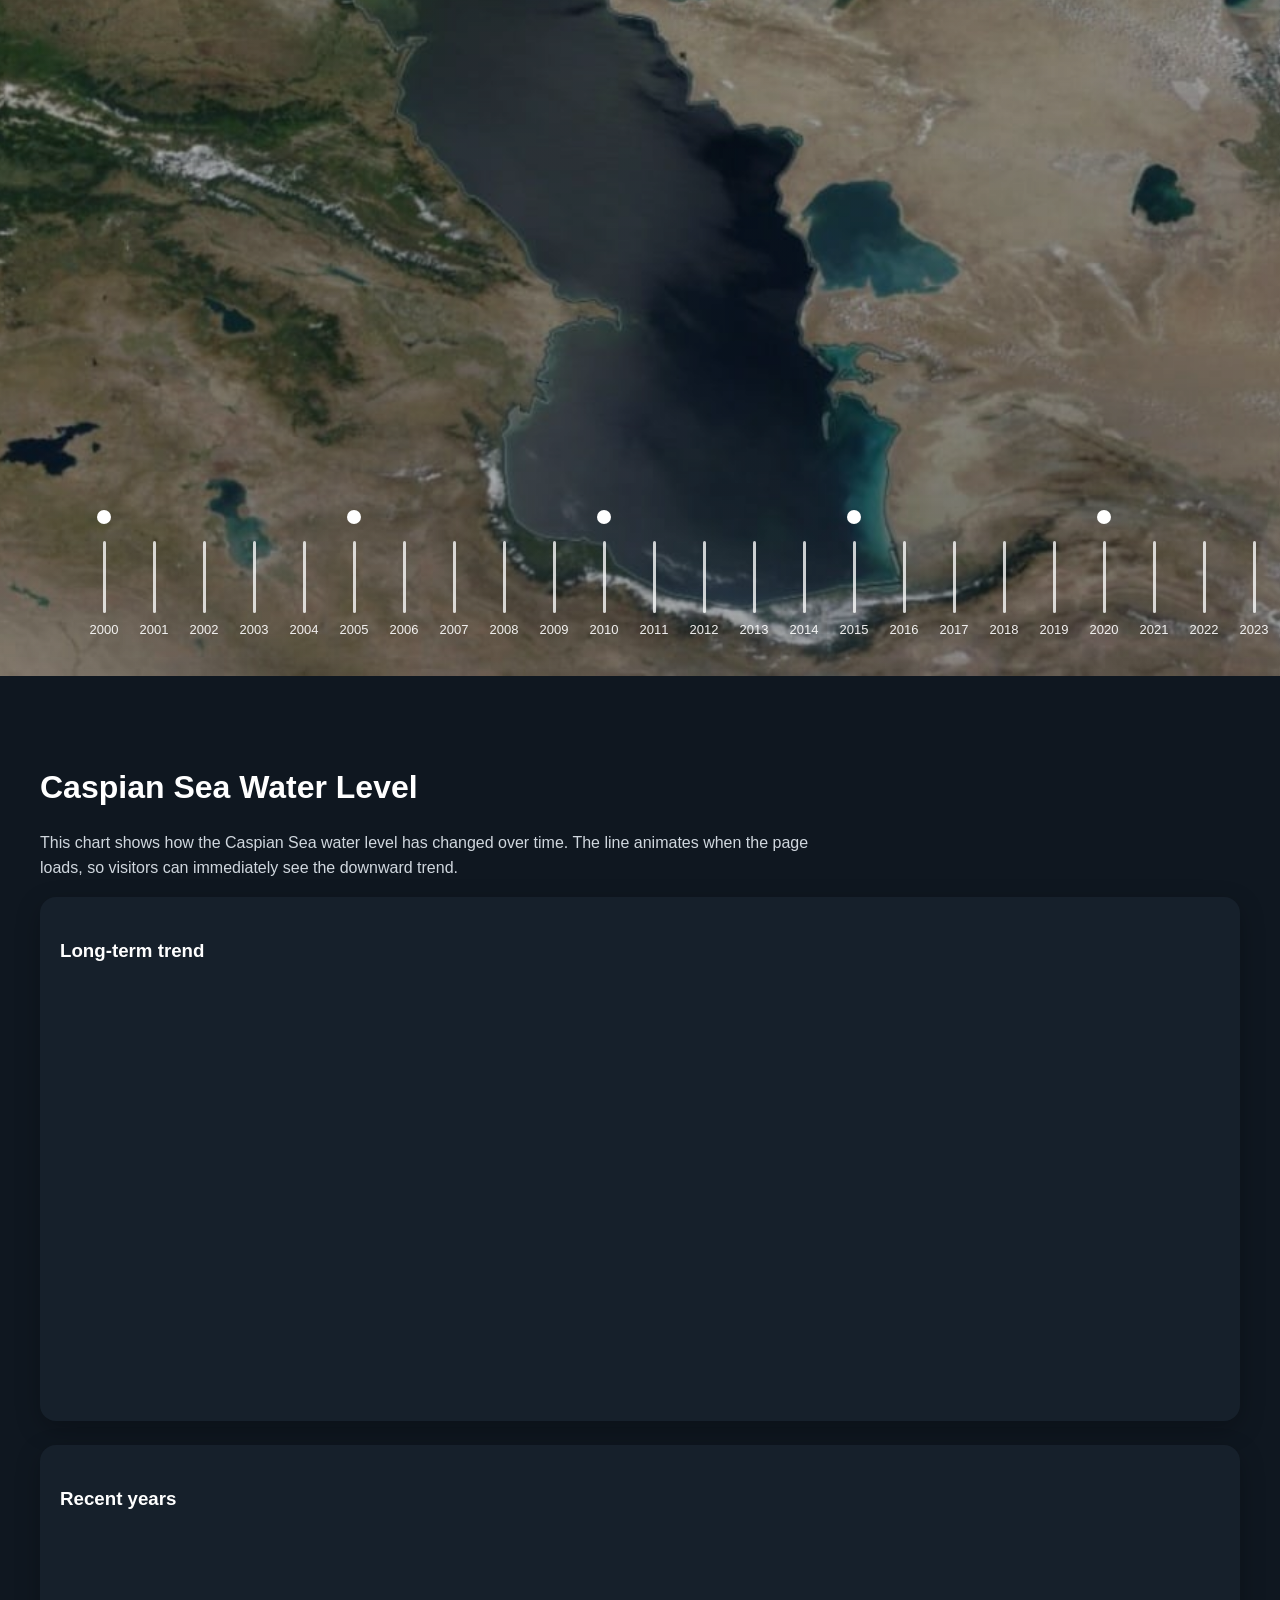
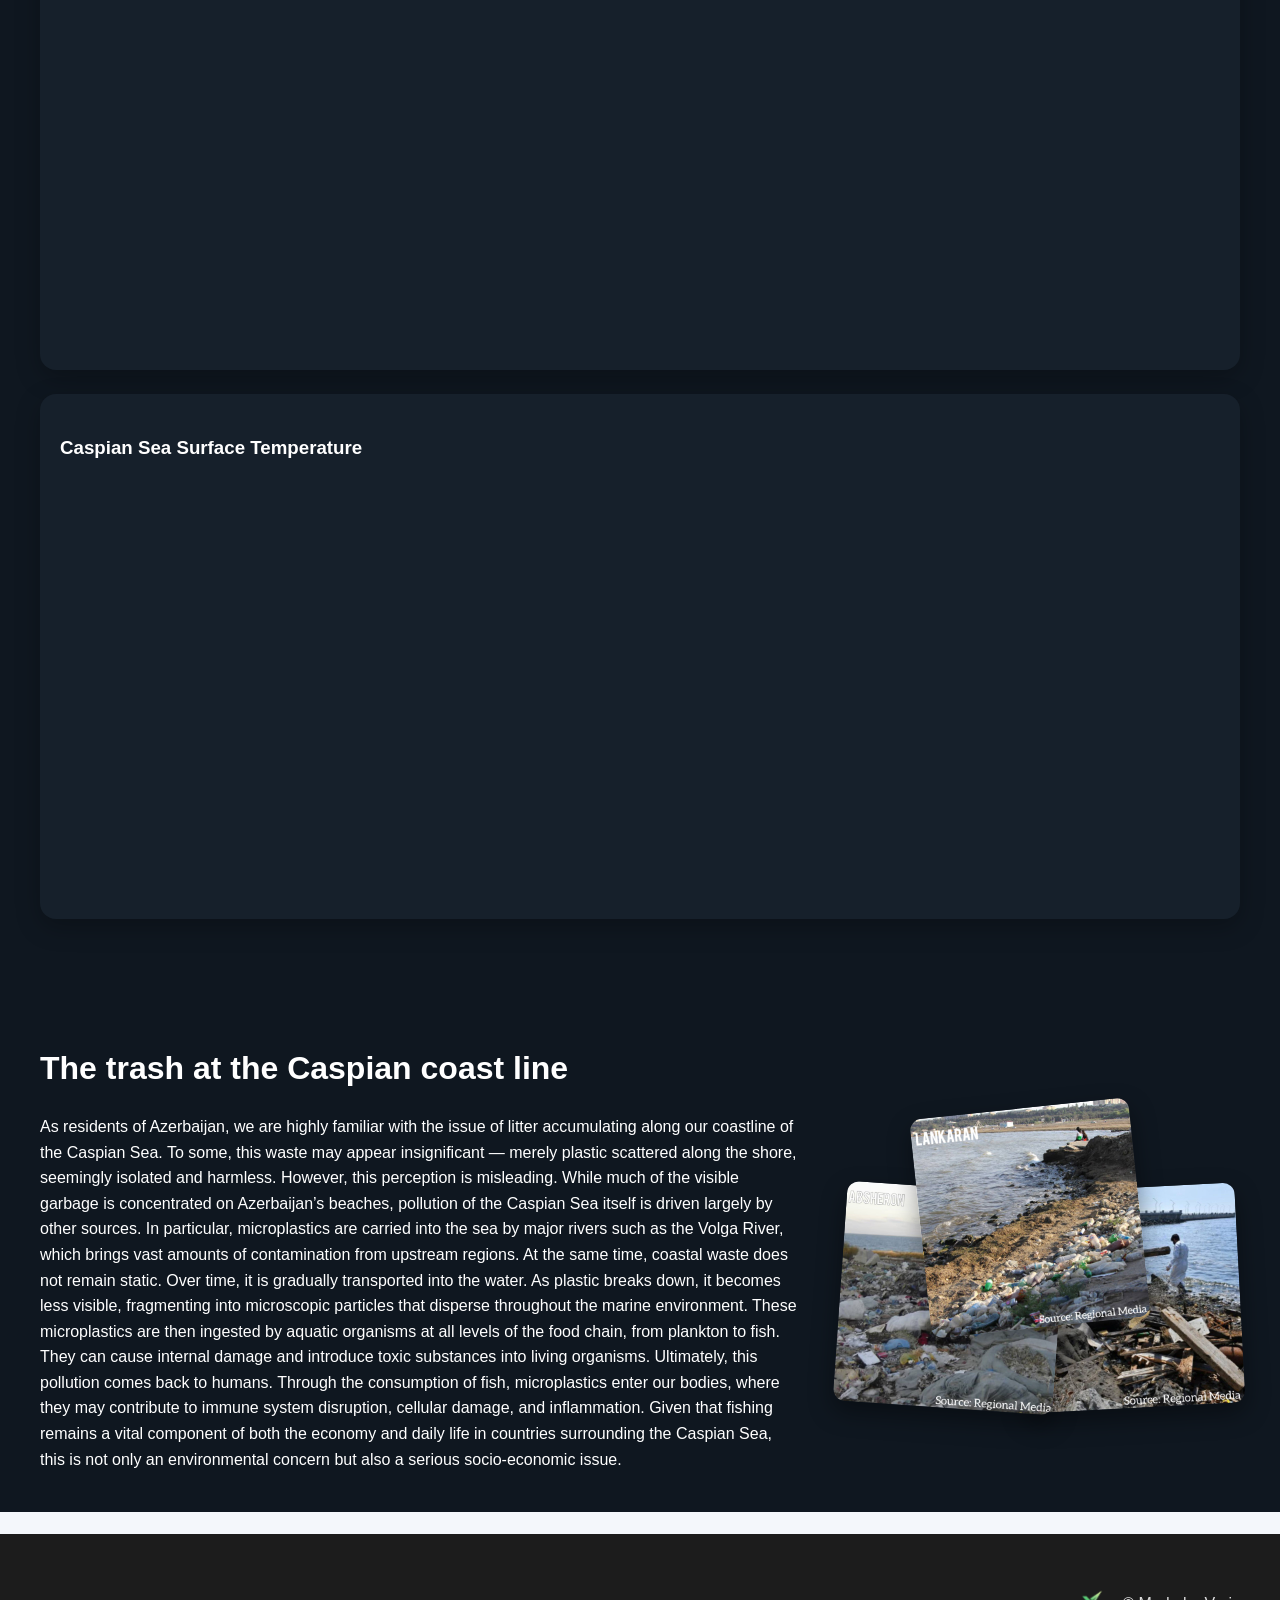
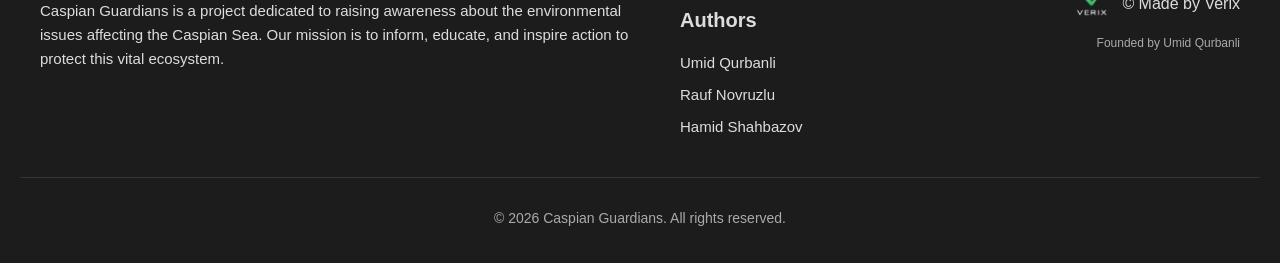
==== commit 3ed8b935: "Update index.html" ====
--- a/index.html
+++ b/index.html
@@ -58,7 +58,7 @@
             </div>
 
             <div class="first-info-img">
-                <img src="img/team.jpg" alt="Caspian Guardians team" title="Caspian Guardians team">
+                <img src="img/Cas.webp" alt="Caspian Guardians team" title="Caspian Guardians team">
             </div>
         </div>
     </section>
